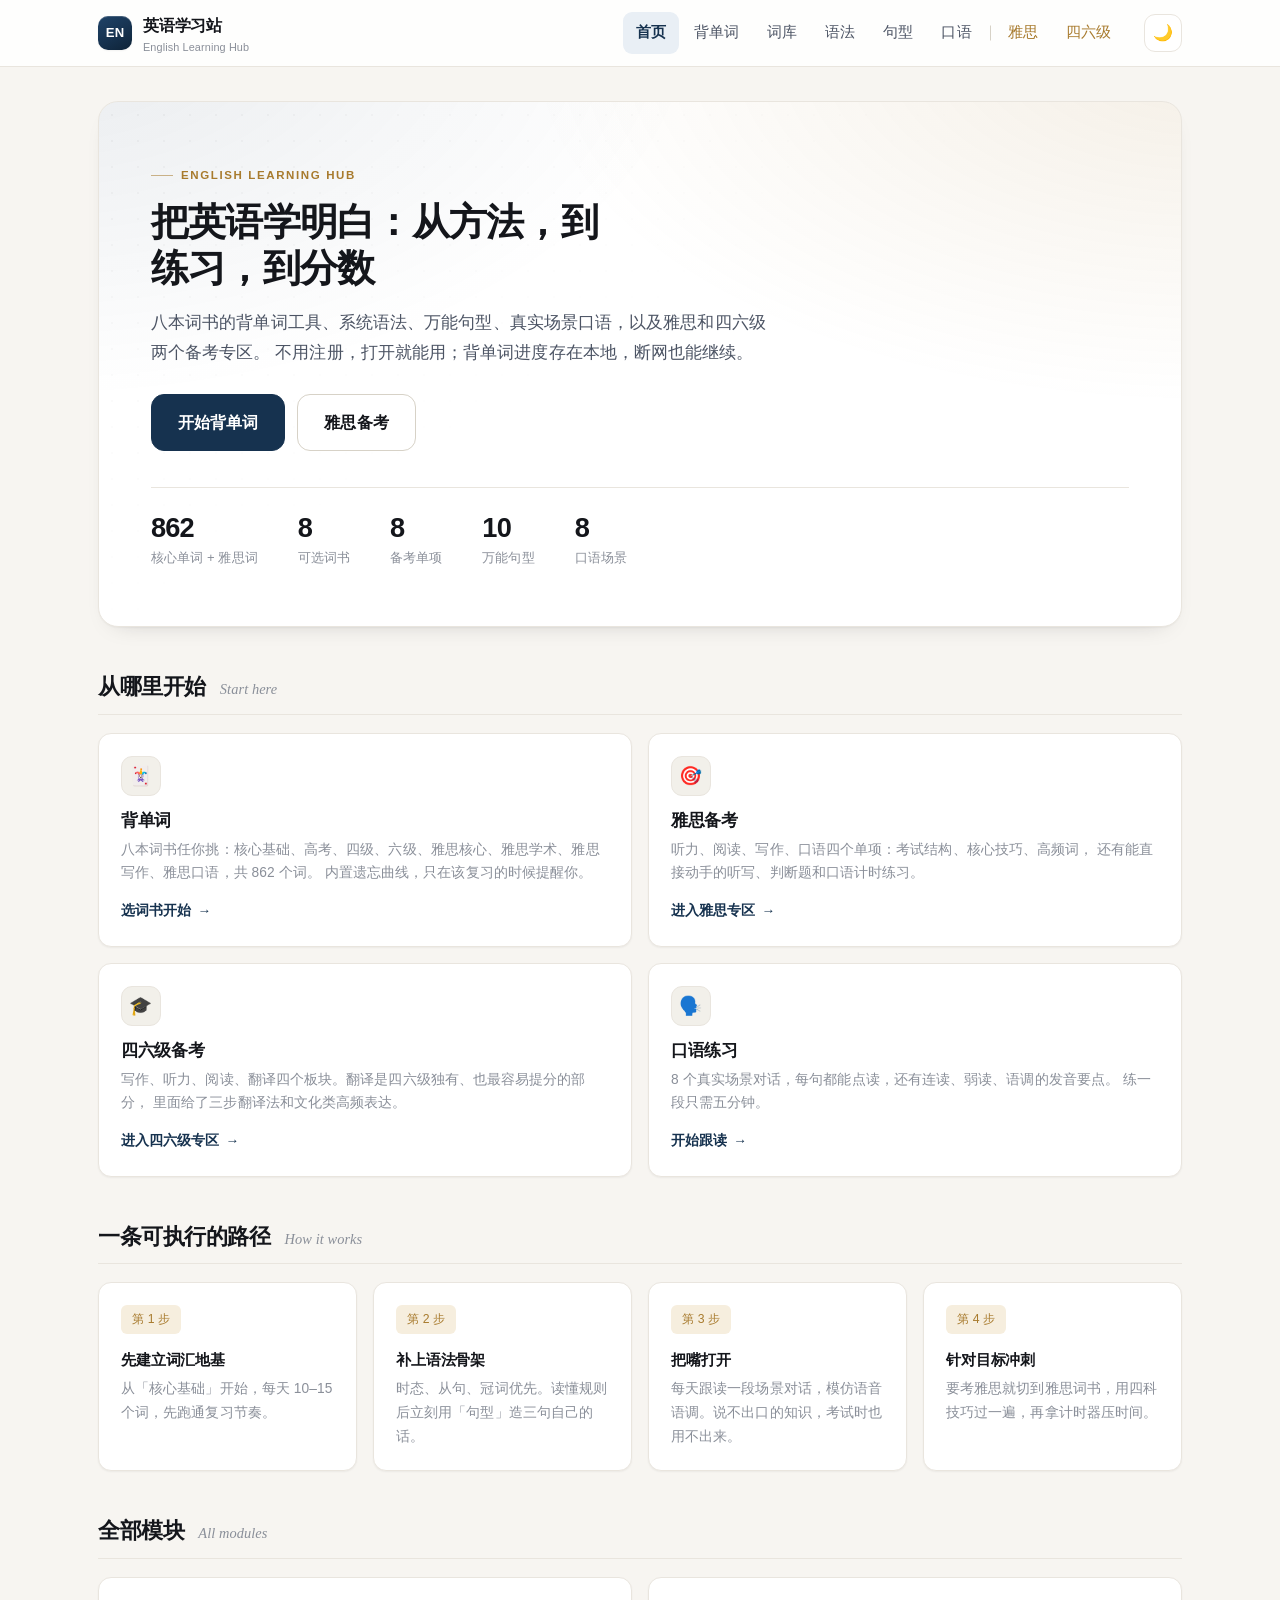
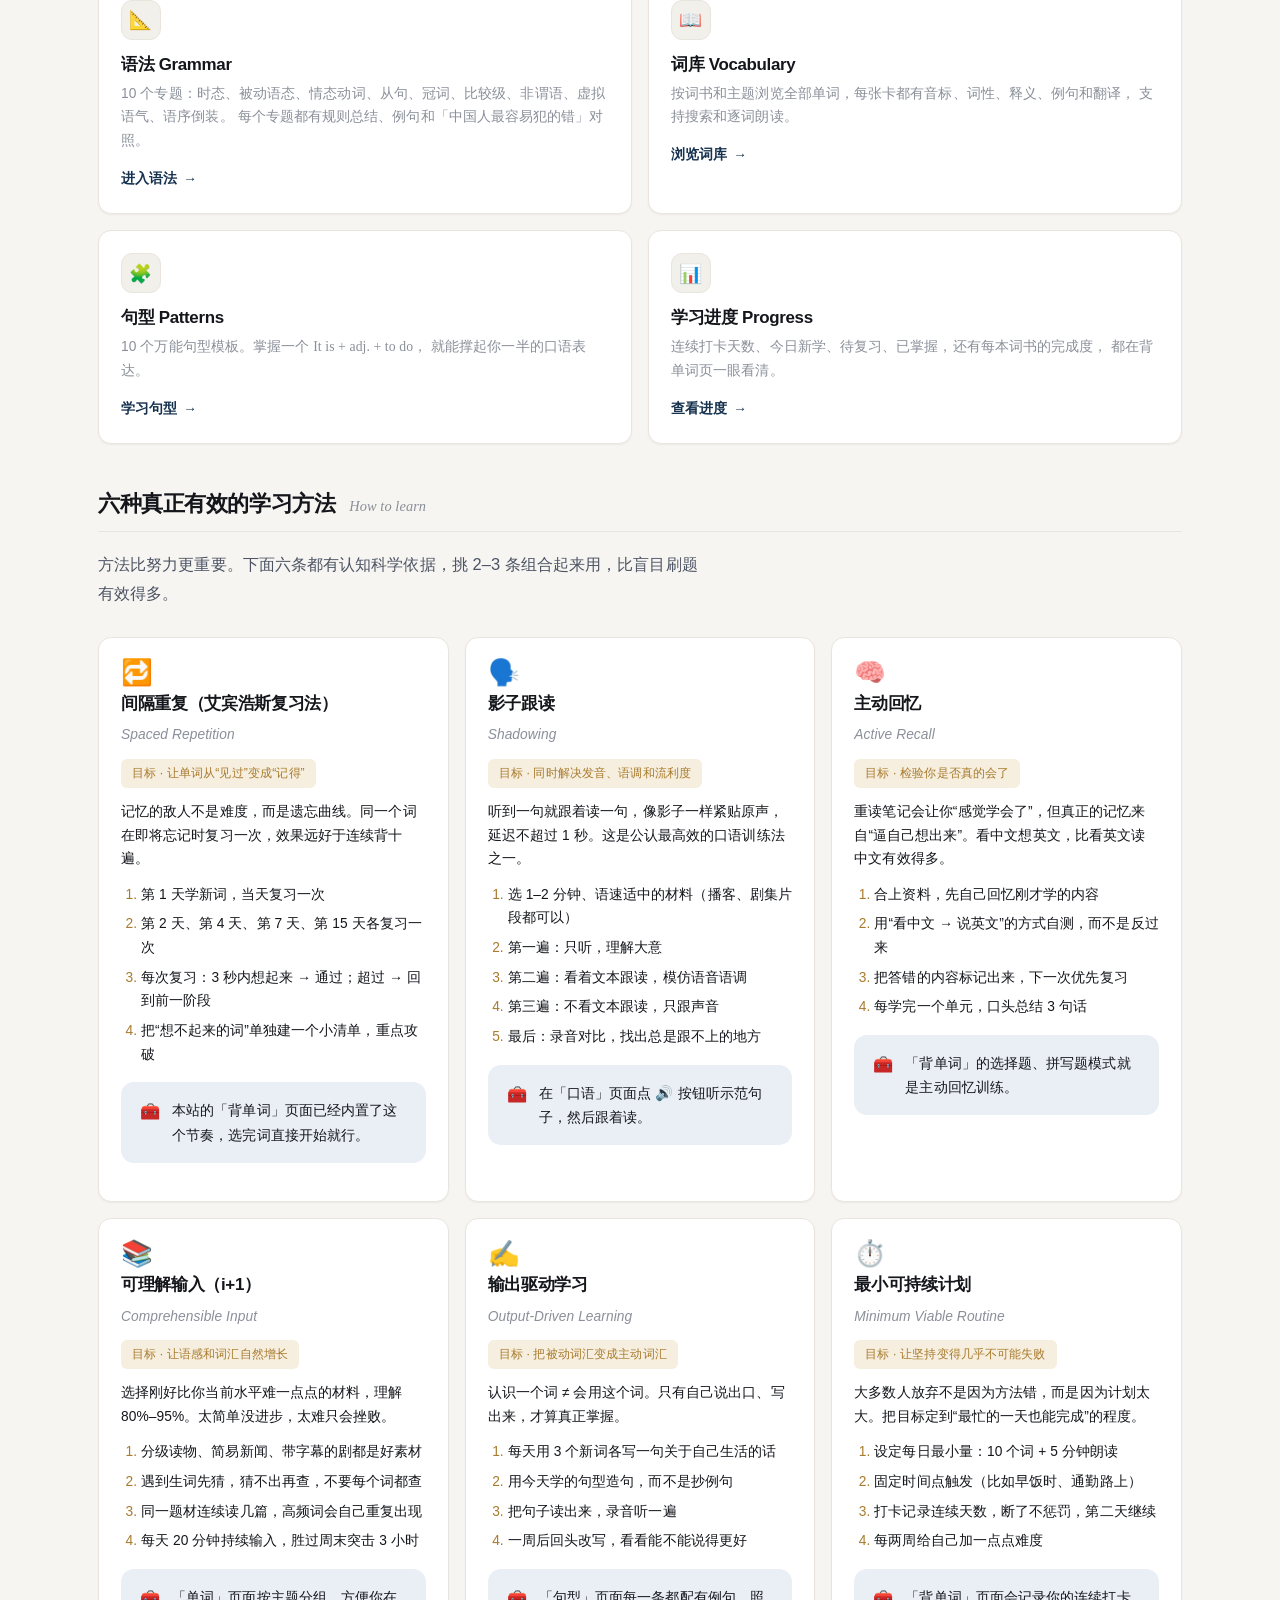
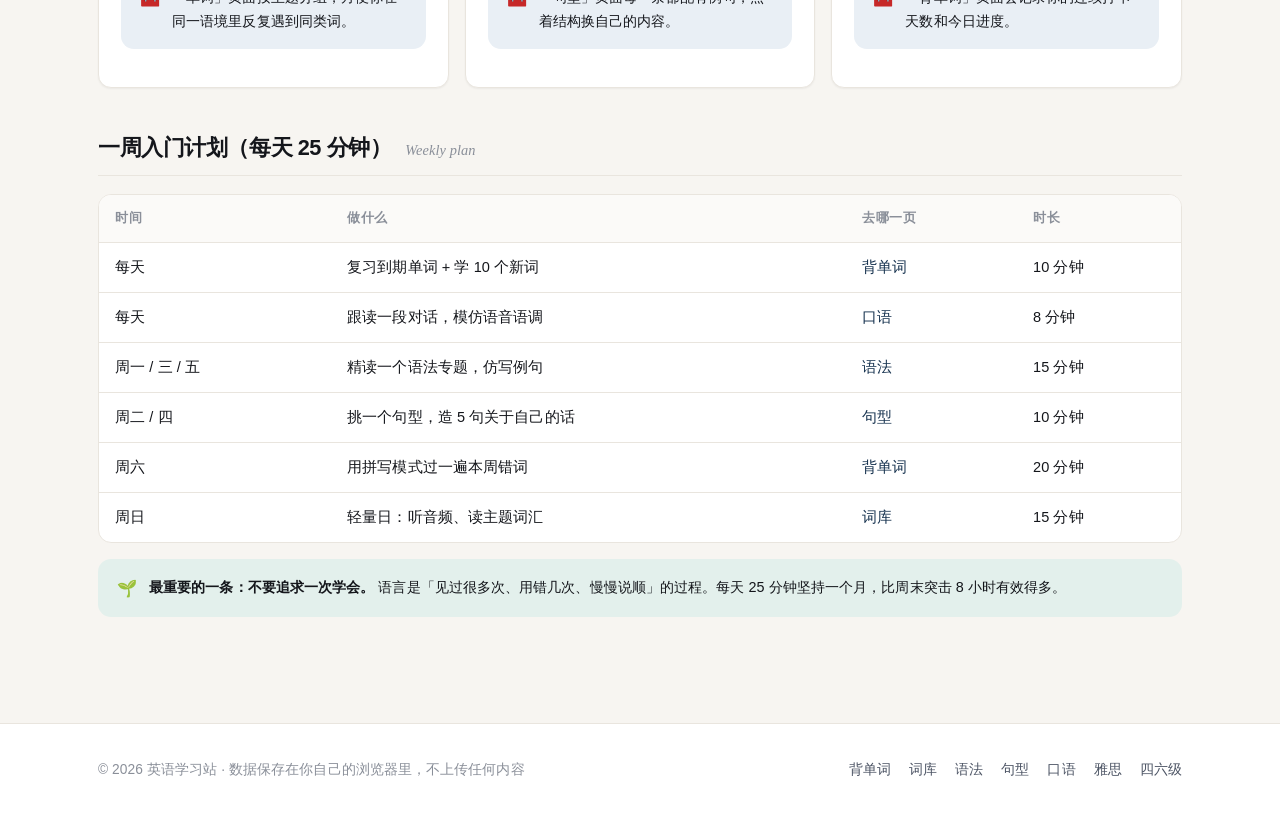
==== index.html @ 2f1bd8be "Deploy English learning site" ====
<!DOCTYPE html>
<html lang="zh-CN">
<head>
<meta charset="UTF-8">
<meta name="viewport" content="width=device-width, initial-scale=1, viewport-fit=cover">
<meta name="format-detection" content="telephone=no,email=no,address=no">
<meta name="theme-color" content="#16324F">
<meta name="apple-mobile-web-app-capable" content="yes">
<meta name="apple-mobile-web-app-title" content="英语学习站">
<link rel="manifest" href="manifest.webmanifest">
<link rel="apple-touch-icon" href="assets/icon-180.png">
<title>英语学习站 · 语法、词汇、口语与雅思备考</title>
<meta name="description" content="一个专注英语学习的网站：系统语法讲解、可选词书的背单词工具、万能句型、场景口语，以及雅思听说读写四科备考。">
<link rel="icon" href="data:image/svg+xml,%3Csvg xmlns='http://www.w3.org/2000/svg' viewBox='0 0 64 64'%3E%3Crect width='64' height='64' rx='14' fill='%2316324F'/%3E%3Ctext x='32' y='44' font-size='30' font-family='Arial' font-weight='bold' fill='white' text-anchor='middle'%3EEN%3C/text%3E%3C/svg%3E">
<link rel="stylesheet" href="assets/css/style.css">
</head>
<body data-page="home">

<header class="topbar" id="topbar">
  <div class="container topbar-inner">
    <a class="brand" href="index.html">
      <span class="brand-mark">EN</span>
      <span>英语学习站<small>English Learning Hub</small></span>
    </a>
    <nav class="nav" id="mainNav">
      <a href="index.html" class="active">首页</a>
      <a href="memorize.html">背单词</a>
      <a href="vocabulary.html">词库</a>
      <a href="grammar.html">语法</a>
      <a href="sentences.html">句型</a>
      <a href="speaking.html">口语</a>
      <a href="ielts.html" class="nav-ielts nav-exam-start">雅思</a>
      <a href="cet.html" class="nav-ielts">四六级</a>
    </nav>
    <button class="icon-btn nav-toggle" id="navToggle" aria-label="打开菜单" aria-expanded="false">☰</button>
    <button class="icon-btn" id="themeBtn" aria-label="切换主题">🌙</button>
  </div>
</header>

<main>
  <div class="container">

    <!-- ============ Hero ============ -->
    <section class="hero">
      <span class="eyebrow">English Learning Hub</span>
      <h1>把英语学明白：从方法，到练习，到分数</h1>
      <p class="lead">
        八本词书的背单词工具、系统语法、万能句型、真实场景口语，以及雅思和四六级两个备考专区。
        不用注册，打开就能用；背单词进度存在本地，断网也能继续。
      </p>
      <div class="hero-actions">
        <a class="btn btn-lg" href="memorize.html">开始背单词</a>
        <a class="btn btn-lg btn-ghost" href="ielts.html">雅思备考</a>
      </div>
      <div class="hero-stats">
        <div class="hero-stat"><b id="statWords">—</b><span>核心单词 + 雅思词</span></div>
        <div class="hero-stat"><b id="statBooks">—</b><span>可选词书</span></div>
        <div class="hero-stat"><b id="statExams">—</b><span>备考单项</span></div>
        <div class="hero-stat"><b id="statPatterns">—</b><span>万能句型</span></div>
        <div class="hero-stat"><b id="statScenes">—</b><span>口语场景</span></div>
      </div>
    </section>

    <!-- ============ 快速开始 ============ -->
    <div class="section-title">
      <h2>从哪里开始</h2>
      <span class="en">Start here</span>
    </div>

    <div class="grid grid-2">
      <a class="card module-card" href="memorize.html">
        <div class="mc-icon">🃏</div>
        <h3>背单词</h3>
        <p class="muted small mb-0">
          八本词书任你挑：核心基础、高考、四级、六级、雅思核心、雅思学术、雅思写作、雅思口语，共 862 个词。
          内置遗忘曲线，只在该复习的时候提醒你。
        </p>
        <span class="mc-go">选词书开始</span>
      </a>
      <a class="card module-card" href="ielts.html">
        <div class="mc-icon">🎯</div>
        <h3>雅思备考</h3>
        <p class="muted small mb-0">
          听力、阅读、写作、口语四个单项：考试结构、核心技巧、高频词，
          还有能直接动手的听写、判断题和口语计时练习。
        </p>
        <span class="mc-go">进入雅思专区</span>
      </a>
      <a class="card module-card" href="cet.html">
        <div class="mc-icon">🎓</div>
        <h3>四六级备考</h3>
        <p class="muted small mb-0">
          写作、听力、阅读、翻译四个板块。翻译是四六级独有、也最容易提分的部分，
          里面给了三步翻译法和文化类高频表达。
        </p>
        <span class="mc-go">进入四六级专区</span>
      </a>
      <a class="card module-card" href="speaking.html">
        <div class="mc-icon">🗣️</div>
        <h3>口语练习</h3>
        <p class="muted small mb-0">
          8 个真实场景对话，每句都能点读，还有连读、弱读、语调的发音要点。
          练一段只需五分钟。
        </p>
        <span class="mc-go">开始跟读</span>
      </a>
    </div>

    <!-- ============ 学习路径 ============ -->
    <div class="section-title">
      <h2>一条可执行的路径</h2>
      <span class="en">How it works</span>
    </div>

    <div class="grid grid-4">
      <div class="card">
        <div class="tag tag-brass mb-2">第 1 步</div>
        <h4>先建立词汇地基</h4>
        <p class="muted small mb-0">从「核心基础」开始，每天 10–15 个词，先跑通复习节奏。</p>
      </div>
      <div class="card">
        <div class="tag tag-brass mb-2">第 2 步</div>
        <h4>补上语法骨架</h4>
        <p class="muted small mb-0">时态、从句、冠词优先。读懂规则后立刻用「句型」造三句自己的话。</p>
      </div>
      <div class="card">
        <div class="tag tag-brass mb-2">第 3 步</div>
        <h4>把嘴打开</h4>
        <p class="muted small mb-0">每天跟读一段场景对话，模仿语音语调。说不出口的知识，考试时也用不出来。</p>
      </div>
      <div class="card">
        <div class="tag tag-brass mb-2">第 4 步</div>
        <h4>针对目标冲刺</h4>
        <p class="muted small mb-0">要考雅思就切到雅思词书，用四科技巧过一遍，再拿计时器压时间。</p>
      </div>
    </div>

    <!-- ============ 全部模块 ============ -->
    <div class="section-title">
      <h2>全部模块</h2>
      <span class="en">All modules</span>
    </div>

    <div class="grid grid-2">
      <a class="card module-card" href="grammar.html">
        <div class="mc-icon">📐</div>
        <h3>语法 Grammar</h3>
        <p class="muted small mb-0">
          10 个专题：时态、被动语态、情态动词、从句、冠词、比较级、非谓语、虚拟语气、语序倒装。
          每个专题都有规则总结、例句和「中国人最容易犯的错」对照。
        </p>
        <span class="mc-go">进入语法</span>
      </a>
      <a class="card module-card" href="vocabulary.html">
        <div class="mc-icon">📖</div>
        <h3>词库 Vocabulary</h3>
        <p class="muted small mb-0">
          按词书和主题浏览全部单词，每张卡都有音标、词性、释义、例句和翻译，
          支持搜索和逐词朗读。
        </p>
        <span class="mc-go">浏览词库</span>
      </a>
      <a class="card module-card" href="sentences.html">
        <div class="mc-icon">🧩</div>
        <h3>句型 Patterns</h3>
        <p class="muted small mb-0">
          10 个万能句型模板。掌握一个 <span class="en">It is + adj. + to do</span>，
          就能撑起你一半的口语表达。
        </p>
        <span class="mc-go">学习句型</span>
      </a>
      <a class="card module-card" href="memorize.html">
        <div class="mc-icon">📊</div>
        <h3>学习进度 Progress</h3>
        <p class="muted small mb-0">
          连续打卡天数、今日新学、待复习、已掌握，还有每本词书的完成度，
          都在背单词页一眼看清。
        </p>
        <span class="mc-go">查看进度</span>
      </a>
    </div>

    <!-- ============ 学习方法 ============ -->
    <div class="section-title" id="methods">
      <h2>六种真正有效的学习方法</h2>
      <span class="en">How to learn</span>
    </div>
    <p class="lead mb-3">
      方法比努力更重要。下面六条都有认知科学依据，挑 2–3 条组合起来用，比盲目刷题有效得多。
    </p>
    <div class="grid grid-3" id="methodList"></div>

    <!-- ============ 一周计划 ============ -->
    <div class="section-title">
      <h2>一周入门计划（每天 25 分钟）</h2>
      <span class="en">Weekly plan</span>
    </div>
    <div class="table-wrap">
      <table>
        <thead>
          <tr><th>时间</th><th>做什么</th><th>去哪一页</th><th>时长</th></tr>
        </thead>
        <tbody>
          <tr><td>每天</td><td>复习到期单词 + 学 10 个新词</td><td><a href="memorize.html">背单词</a></td><td>10 分钟</td></tr>
          <tr><td>每天</td><td>跟读一段对话，模仿语音语调</td><td><a href="speaking.html">口语</a></td><td>8 分钟</td></tr>
          <tr><td>周一 / 三 / 五</td><td>精读一个语法专题，仿写例句</td><td><a href="grammar.html">语法</a></td><td>15 分钟</td></tr>
          <tr><td>周二 / 四</td><td>挑一个句型，造 5 句关于自己的话</td><td><a href="sentences.html">句型</a></td><td>10 分钟</td></tr>
          <tr><td>周六</td><td>用拼写模式过一遍本周错词</td><td><a href="memorize.html">背单词</a></td><td>20 分钟</td></tr>
          <tr><td>周日</td><td>轻量日：听音频、读主题词汇</td><td><a href="vocabulary.html">词库</a></td><td>15 分钟</td></tr>
        </tbody>
      </table>
    </div>

    <div class="notice notice-ok mt-3">
      <span class="ico">🌱</span>
      <span><b>最重要的一条：不要追求一次学会。</b>
      语言是「见过很多次、用错几次、慢慢说顺」的过程。每天 25 分钟坚持一个月，比周末突击 8 小时有效得多。</span>
    </div>

  </div>
</main>

<footer>
  <div class="container footer-inner">
    <div>© 2026 英语学习站 · 数据保存在你自己的浏览器里，不上传任何内容</div>
    <div class="footer-links">
      <a href="memorize.html">背单词</a>
      <a href="vocabulary.html">词库</a>
      <a href="grammar.html">语法</a>
      <a href="sentences.html">句型</a>
      <a href="speaking.html">口语</a>
      <a href="ielts.html">雅思</a>
      <a href="cet.html">四六级</a>
    </div>
  </div>
</footer>

<script src="assets/js/data.js"></script>
<script src="assets/js/app.js"></script>
</body>
</html>
---- assets/css/style.css ----
/* ==========================================================================
   EnglishHub · 英语学习站
   设计系统 v2 — 「墨与铜」：纸感底色 + 深墨蓝主色 + 黄铜点缀
   ========================================================================== */

/* --------------------------------------------------------------------------
   1 · 设计令牌
   -------------------------------------------------------------------------- */
:root {
  color-scheme: light;

  /* 底色：带一点暖调的纸感，而不是纯白 / 纯灰 */
  --bg:        #F7F5F1;
  --bg-2:      #EFECE5;
  --surface:   #FFFFFF;
  --surface-2: #FBFAF8;
  --surface-3: #F2F0EA;

  /* 文字 */
  --ink:       #14161B;
  --text:      #14161B;
  --text-soft: #4C5464;
  --muted:     #8A8F99;

  /* 分隔线：极细、低对比，靠留白分区而不是靠框线 */
  --line:        #E9E5DE;
  --line-strong: #D7D2C7;

  /* 主色：深墨蓝。点缀色：黄铜 */
  --primary:      #16324F;
  --primary-hi:   #1F4368;
  --primary-soft: #E9EFF5;
  --on-primary:   #FFFFFF;

  --brass:       #A87B2E;
  --brass-soft:  #F6EEDE;
  --good:        #16705A;
  --good-soft:   #E3F0EC;
  --warn:        #96690F;
  --warn-soft:   #F9F0DB;
  --danger:      #A62E28;
  --danger-soft: #F8E9E7;

  /* 圆角：整体偏小，显得克制 */
  --r-xs: 6px;
  --r-sm: 9px;
  --r:    13px;
  --r-lg: 20px;
  --r-pill: 999px;

  /* 阴影：非常轻，靠层次而不是靠黑影 */
  --shadow-1: 0 1px 2px rgba(20, 22, 27, .05);
  --shadow-2: 0 1px 2px rgba(20, 22, 27, .04), 0 10px 26px -18px rgba(20, 22, 27, .28);
  --shadow-3: 0 2px 6px rgba(20, 22, 27, .05), 0 28px 56px -28px rgba(20, 22, 27, .34);

  /* 动效 */
  --ease: cubic-bezier(.22, .61, .36, 1);
  --dur:  .22s;
  --dur-slow: .42s;

  /* 字体 */
  --font-sans: "Segoe UI Variable Text", "Segoe UI", -apple-system, BlinkMacSystemFont,
               "PingFang SC", "Hiragino Sans GB", "Microsoft YaHei", "Noto Sans SC", sans-serif;
  --font-display: "Segoe UI Variable Display", "Segoe UI", -apple-system, BlinkMacSystemFont,
               "PingFang SC", "Microsoft YaHei", sans-serif;
  --font-serif: "Iowan Old Style", "Palatino Linotype", Palatino, Georgia, "Songti SC", serif;
  --font-mono: ui-monospace, "SFMono-Regular", "Cascadia Mono", Consolas, monospace;

  --maxw: 1140px;
}

[data-theme="dark"] {
  color-scheme: dark;

  --bg:        #101216;
  --bg-2:      #14171C;
  --surface:   #181B21;
  --surface-2: #1D2129;
  --surface-3: #232832;

  --ink:       #EDEFF3;
  --text:      #EDEFF3;
  --text-soft: #AEB6C4;
  --muted:     #828A98;

  --line:        #272C35;
  --line-strong: #39404C;

  --primary:      #9CBEE2;
  --primary-hi:   #B6D0EC;
  --primary-soft: #1A2330;
  --on-primary:   #101216;

  --brass:       #D6AC63;
  --brass-soft:  #2A2317;
  --good:        #4DBE9A;
  --good-soft:   #14261F;
  --warn:        #D6AC63;
  --warn-soft:   #2A2317;
  --danger:      #E8827A;
  --danger-soft: #2C1A1A;

  --shadow-1: 0 1px 2px rgba(0, 0, 0, .5);
  --shadow-2: 0 1px 2px rgba(0, 0, 0, .45), 0 12px 30px -20px rgba(0, 0, 0, .9);
  --shadow-3: 0 2px 8px rgba(0, 0, 0, .5), 0 30px 60px -30px rgba(0, 0, 0, 1);
}

/* --------------------------------------------------------------------------
   2 · 基础
   -------------------------------------------------------------------------- */
* { box-sizing: border-box; }

html {
  scroll-behavior: smooth;
  -webkit-text-size-adjust: 100%;
  text-size-adjust: 100%;
}

body {
  margin: 0;
  font-family: var(--font-sans);
  font-size: 15.5px;
  line-height: 1.72;
  background: var(--bg);
  color: var(--text);
  letter-spacing: .005em;
  -webkit-font-smoothing: antialiased;
  -moz-osx-font-smoothing: grayscale;
  -webkit-tap-highlight-color: transparent;
  overflow-x: hidden;
  transition: background var(--dur) var(--ease), color var(--dur) var(--ease);
}

a { color: var(--primary); text-decoration: none; }
a:hover { text-decoration: underline; text-underline-offset: 3px; }

img { max-width: 100%; display: block; }

button, input, select, textarea { font: inherit; color: inherit; }

:focus-visible {
  outline: 2px solid var(--brass);
  outline-offset: 2px;
  border-radius: var(--r-xs);
}

.en { font-family: var(--font-serif); }
.mono { font-family: var(--font-mono); }
.muted { color: var(--muted); }
.small { font-size: .86rem; }
.center { text-align: center; }
.hide { display: none !important; }
.spacer { flex: 1; }

/* --------------------------------------------------------------------------
   3 · 排版
   -------------------------------------------------------------------------- */
h1, h2, h3, h4 {
  font-family: var(--font-display);
  color: var(--ink);
  letter-spacing: -.02em;
  line-height: 1.28;
  margin: 0 0 .5em;
  font-weight: 600;
}

h1 { font-size: clamp(1.75rem, 1.25rem + 1.7vw, 2.4rem); line-height: 1.2; }
h2 { font-size: 1.36rem; }
h3 { font-size: 1.06rem; }
h4 { font-size: .95rem; letter-spacing: -.01em; }

p { margin: 0 0 .85em; }
p:last-child { margin-bottom: 0; }

.lead {
  font-size: 1.03rem;
  line-height: 1.78;
  color: var(--text-soft);
  max-width: 66ch;
}

.eyebrow {
  display: inline-flex;
  align-items: center;
  gap: 8px;
  font-size: .72rem;
  font-weight: 600;
  letter-spacing: .14em;
  text-transform: uppercase;
  color: var(--brass);
  margin-bottom: 14px;
}
.eyebrow::before {
  content: "";
  width: 22px;
  height: 1px;
  background: currentColor;
  opacity: .55;
}

/* --------------------------------------------------------------------------
   4 · 布局
   -------------------------------------------------------------------------- */
.container {
  width: 100%;
  max-width: var(--maxw);
  margin: 0 auto;
  padding: 0 28px;
}

main { padding: 34px 0 90px; }

.page-head { margin-bottom: 30px; max-width: 76ch; }

.section-title {
  display: flex;
  align-items: baseline;
  gap: 14px;
  flex-wrap: wrap;
  margin: 46px 0 18px;
  padding-bottom: 12px;
  border-bottom: 1px solid var(--line);
}
.section-title h2 { margin: 0; }
.section-title .en {
  font-size: .9rem;
  color: var(--muted);
  font-style: italic;
}

.grid { display: grid; gap: 16px; }
.grid-2 { grid-template-columns: repeat(2, minmax(0, 1fr)); }
.grid-3 { grid-template-columns: repeat(3, minmax(0, 1fr)); }
.grid-4 { grid-template-columns: repeat(4, minmax(0, 1fr)); }

.row { display: flex; gap: 12px; flex-wrap: wrap; align-items: center; }
.row.between { justify-content: space-between; }

.mt-0 { margin-top: 0; }  .mt-1 { margin-top: 8px; }
.mt-2 { margin-top: 16px; } .mt-3 { margin-top: 28px; }
.mb-0 { margin-bottom: 0; } .mb-2 { margin-bottom: 16px; }
.mb-3 { margin-bottom: 28px; }

/* --------------------------------------------------------------------------
   5 · 顶栏与导航
   -------------------------------------------------------------------------- */
.topbar {
  position: sticky;
  top: 0;
  z-index: 60;
  background: color-mix(in srgb, var(--surface) 86%, transparent);
  backdrop-filter: saturate(160%) blur(16px);
  -webkit-backdrop-filter: saturate(160%) blur(16px);
  border-bottom: 1px solid var(--line);
}

.topbar-inner {
  display: flex;
  align-items: center;
  gap: 20px;
  height: 66px;
}

.brand {
  display: flex;
  align-items: center;
  gap: 11px;
  font-family: var(--font-display);
  font-weight: 600;
  font-size: 1rem;
  color: var(--ink);
  letter-spacing: -.015em;
  white-space: nowrap;
}
.brand:hover { text-decoration: none; }

.brand-mark {
  width: 34px;
  height: 34px;
  border-radius: 10px;
  display: grid;
  place-items: center;
  font-size: .82rem;
  font-weight: 700;
  letter-spacing: .01em;
  color: #fff;
  background: linear-gradient(150deg, #1F4368, #16324F 55%, #0E2337);
  box-shadow: inset 0 1px 0 rgba(255,255,255,.18), var(--shadow-1);
}
[data-theme="dark"] .brand-mark {
  background: linear-gradient(150deg, #C9A25F, #A87B2E 60%, #7E5A1F);
  color: #14161B;
}

.brand small {
  display: block;
  font-family: var(--font-sans);
  font-size: .68rem;
  font-weight: 400;
  color: var(--muted);
  letter-spacing: .01em;
  line-height: 1.3;
}

.nav {
  display: flex;
  align-items: center;
  gap: 2px;
  margin-left: auto;
  flex-wrap: wrap;
}

.nav a {
  position: relative;
  padding: 8px 13px;
  border-radius: var(--r-sm);
  color: var(--text-soft);
  font-size: .915rem;
  font-weight: 500;
  white-space: nowrap;
  transition: color var(--dur) var(--ease), background var(--dur) var(--ease);
}
.nav a:hover {
  color: var(--ink);
  background: var(--surface-3);
  text-decoration: none;
}
.nav a.active {
  color: var(--primary);
  font-weight: 600;
  background: var(--primary-soft);
}
/* 雅思入口用黄铜色区分；不加装饰性圆点，窄屏上会像渲染瑕疵 */
.nav a.nav-ielts:not(.active) { color: var(--brass); }
.nav a.nav-ielts:not(.active):hover { color: var(--brass); background: var(--brass-soft); }

/* 备考类入口与前面隔开一点点 */
.nav a.nav-exam-start { margin-left: 8px; }
.nav a.nav-exam-start::before {
  content: "";
  position: absolute;
  left: -5px;
  top: 50%;
  width: 1px;
  height: 15px;
  transform: translateY(-50%);
  background: var(--line-strong);
}

.icon-btn {
  width: 38px;
  height: 38px;
  flex: 0 0 auto;
  border-radius: 11px;
  border: 1px solid var(--line);
  background: var(--surface);
  color: var(--text-soft);
  font-size: 1rem;
  cursor: pointer;
  display: grid;
  place-items: center;
  transition: background var(--dur) var(--ease), color var(--dur) var(--ease),
              border-color var(--dur) var(--ease), transform var(--dur) var(--ease);
}
.icon-btn:hover {
  background: var(--surface-3);
  color: var(--ink);
  border-color: var(--line-strong);
}
.icon-btn:active { transform: scale(.94); }

.nav-toggle { display: none; }

/* --------------------------------------------------------------------------
   6 · 按钮
   -------------------------------------------------------------------------- */
.btn {
  display: inline-flex;
  align-items: center;
  justify-content: center;
  gap: 8px;
  padding: 11px 20px;
  border-radius: var(--r-sm);
  border: 1px solid var(--primary);
  background: var(--primary);
  color: var(--on-primary);
  font-family: var(--font-sans);
  font-size: .93rem;
  font-weight: 600;
  letter-spacing: .005em;
  cursor: pointer;
  white-space: nowrap;
  transition: background var(--dur) var(--ease), border-color var(--dur) var(--ease),
              transform var(--dur) var(--ease), box-shadow var(--dur) var(--ease),
              color var(--dur) var(--ease);
}
.btn:hover {
  background: var(--primary-hi);
  border-color: var(--primary-hi);
  text-decoration: none;
  box-shadow: var(--shadow-2);
  transform: translateY(-1px);
}
.btn:active { transform: translateY(0) scale(.985); box-shadow: var(--shadow-1); }

.btn-ghost {
  background: var(--surface);
  color: var(--text);
  border-color: var(--line-strong);
}
.btn-ghost:hover {
  background: var(--surface-3);
  color: var(--ink);
  border-color: var(--line-strong);
}

.btn-soft {
  background: var(--primary-soft);
  color: var(--primary);
  border-color: transparent;
}
.btn-soft:hover {
  background: var(--primary-soft);
  border-color: var(--primary);
  color: var(--primary);
}

.btn-brass {
  background: var(--brass);
  border-color: var(--brass);
  color: #fff;
}
[data-theme="dark"] .btn-brass { color: #14161B; }
.btn-brass:hover { background: var(--brass); border-color: var(--brass); filter: brightness(1.06); }

.btn-ok { background: var(--good); border-color: var(--good); color: #fff; }
.btn-ok:hover { background: var(--good); border-color: var(--good); filter: brightness(1.07); }

.btn-danger { background: var(--danger); border-color: var(--danger); color: #fff; }
.btn-danger:hover { background: var(--danger); border-color: var(--danger); filter: brightness(1.07); }

.btn-sm { padding: 7px 13px; font-size: .84rem; border-radius: var(--r-xs); font-weight: 500; }
.btn-lg { padding: 14px 26px; font-size: 1rem; border-radius: var(--r); }
.btn:disabled { opacity: .45; cursor: not-allowed; transform: none; box-shadow: none; }

/* 发音按钮 */
.speak-btn {
  width: 30px;
  height: 30px;
  flex: 0 0 auto;
  display: inline-grid;
  place-items: center;
  border-radius: var(--r-pill);
  border: 1px solid var(--line-strong);
  background: var(--surface);
  color: var(--brass);
  font-size: .8rem;
  line-height: 1;
  cursor: pointer;
  transition: background var(--dur) var(--ease), transform var(--dur) var(--ease),
              border-color var(--dur) var(--ease), color var(--dur) var(--ease);
}
.speak-btn:hover { background: var(--brass-soft); border-color: var(--brass); transform: scale(1.06); }
.speak-btn.speaking { background: var(--brass); border-color: var(--brass); color: #fff; }

/* --------------------------------------------------------------------------
   7 · 标签 / 筛选 / 分段控件
   -------------------------------------------------------------------------- */
.tags { display: flex; flex-wrap: wrap; gap: 7px; }

.tag {
  display: inline-flex;
  align-items: center;
  gap: 5px;
  font-size: .765rem;
  font-weight: 500;
  letter-spacing: .01em;
  padding: 3px 10px;
  border-radius: var(--r-xs);
  background: var(--surface-3);
  color: var(--text-soft);
  border: 1px solid var(--line);
  white-space: nowrap;
}
.tag-primary { background: var(--primary-soft); color: var(--primary); border-color: transparent; }
.tag-brass   { background: var(--brass-soft); color: var(--brass); border-color: transparent; }
.tag-good    { background: var(--good-soft); color: var(--good); border-color: transparent; }
.tag-warn    { background: var(--warn-soft); color: var(--warn); border-color: transparent; }
.tag-danger  { background: var(--danger-soft); color: var(--danger); border-color: transparent; }

.chips { display: flex; flex-wrap: wrap; gap: 8px; margin-bottom: 22px; }

.chip {
  padding: 8px 15px;
  border-radius: var(--r-pill);
  border: 1px solid var(--line-strong);
  background: var(--surface);
  color: var(--text-soft);
  font-size: .87rem;
  font-weight: 500;
  cursor: pointer;
  transition: all var(--dur) var(--ease);
}
.chip:hover { border-color: var(--primary); color: var(--primary); transform: translateY(-1px); }
.chip.active {
  background: var(--primary);
  border-color: var(--primary);
  color: var(--on-primary);
  box-shadow: var(--shadow-1);
}

/* 分段控件：页面内切换分区的主力 */
.tabs {
  display: inline-flex;
  gap: 3px;
  padding: 4px;
  background: var(--surface-3);
  border: 1px solid var(--line);
  border-radius: var(--r-pill);
  max-width: 100%;
  overflow-x: auto;
  scrollbar-width: none;
}
.tabs::-webkit-scrollbar { display: none; }

.tab {
  padding: 9px 17px;
  border: 0;
  border-radius: var(--r-pill);
  background: transparent;
  color: var(--text-soft);
  font-size: .9rem;
  font-weight: 500;
  white-space: nowrap;
  cursor: pointer;
  transition: background var(--dur) var(--ease), color var(--dur) var(--ease),
              box-shadow var(--dur) var(--ease);
}
.tab:hover { color: var(--ink); }
.tab.active {
  background: var(--surface);
  color: var(--ink);
  font-weight: 600;
  box-shadow: var(--shadow-1);
}

.tab-bar {
  display: flex;
  align-items: center;
  gap: 14px;
  flex-wrap: wrap;
  margin-bottom: 24px;
}

.tab-panel { animation: fadeUp .34s var(--ease) both; }

/* --------------------------------------------------------------------------
   8 · 卡片
   -------------------------------------------------------------------------- */
.card {
  background: var(--surface);
  border: 1px solid var(--line);
  border-radius: var(--r);
  padding: 22px;
  box-shadow: var(--shadow-1);
  transition: border-color var(--dur) var(--ease), box-shadow var(--dur) var(--ease),
              transform var(--dur) var(--ease);
}
.card.flat { box-shadow: none; }
.card-pad-lg { padding: 30px; }

a.card:hover, .card.hoverable:hover {
  border-color: var(--line-strong);
  box-shadow: var(--shadow-2);
  transform: translateY(-2px);
  text-decoration: none;
}

/* 模块卡 */
.module-card {
  position: relative;
  display: block;
  color: inherit;
  overflow: hidden;
}
.module-card .mc-icon {
  width: 40px;
  height: 40px;
  border-radius: 11px;
  display: grid;
  place-items: center;
  font-size: 1.15rem;
  background: var(--surface-3);
  border: 1px solid var(--line);
  margin-bottom: 14px;
  transition: background var(--dur) var(--ease), border-color var(--dur) var(--ease);
}
.module-card:hover .mc-icon { background: var(--primary-soft); border-color: transparent; }
.module-card h3 { margin-bottom: 6px; }
.module-card .mc-go {
  display: inline-flex;
  align-items: center;
  gap: 6px;
  margin-top: 14px;
  font-size: .85rem;
  font-weight: 600;
  color: var(--primary);
}
.module-card .mc-go::after {
  content: "→";
  transition: transform var(--dur) var(--ease);
}
.module-card:hover .mc-go::after { transform: translateX(4px); }

/* --------------------------------------------------------------------------
   9 · Hero
   -------------------------------------------------------------------------- */
.hero {
  position: relative;
  overflow: hidden;
  border: 1px solid var(--line);
  border-radius: var(--r-lg);
  padding: 56px 52px;
  margin-bottom: 34px;
  box-shadow: var(--shadow-2);
  background:
    radial-gradient(120% 130% at 102% -10%, rgba(168,123,46,.12), transparent 52%),
    radial-gradient(110% 130% at -6% -16%, rgba(22,50,79,.10), transparent 56%),
    var(--surface);
}
[data-theme="dark"] .hero {
  background:
    radial-gradient(120% 130% at 102% -10%, rgba(214,172,99,.10), transparent 52%),
    radial-gradient(110% 130% at -6% -16%, rgba(156,190,226,.10), transparent 56%),
    var(--surface);
}
.hero::after {
  content: "";
  position: absolute;
  inset: 0;
  background-image: radial-gradient(currentColor .8px, transparent .8px);
  background-size: 26px 26px;
  color: var(--ink);
  opacity: .032;
  -webkit-mask-image: linear-gradient(150deg, #000, transparent 52%);
  mask-image: linear-gradient(150deg, #000, transparent 52%);
  pointer-events: none;
}
.hero > * { position: relative; z-index: 1; }
.hero h1 { max-width: 22ch; margin-bottom: 16px; }
.hero .lead { font-size: 1.06rem; }

.hero-actions { display: flex; gap: 12px; flex-wrap: wrap; margin-top: 26px; }

.hero-stats {
  display: flex;
  gap: 40px;
  flex-wrap: wrap;
  margin-top: 36px;
  padding-top: 24px;
  border-top: 1px solid var(--line);
}
.hero-stat b {
  display: block;
  font-family: var(--font-display);
  font-size: 1.7rem;
  font-weight: 600;
  letter-spacing: -.03em;
  line-height: 1.15;
  color: var(--ink);
  font-variant-numeric: tabular-nums;
}
.hero-stat span { font-size: .82rem; color: var(--muted); }

/* --------------------------------------------------------------------------
   10 · 提示条
   -------------------------------------------------------------------------- */
.notice {
  display: flex;
  gap: 12px;
  padding: 15px 18px;
  border-radius: var(--r);
  border: 1px solid var(--line);
  background: var(--surface-2);
  font-size: .9rem;
  line-height: 1.68;
  margin: 16px 0;
}
.notice .ico { font-size: 1.02rem; line-height: 1.6; flex: 0 0 auto; }
.notice-info { background: var(--primary-soft); border-color: transparent; }
.notice-brass { background: var(--brass-soft); border-color: transparent; }
.notice-warn { background: var(--warn-soft); border-color: transparent; }
.notice-ok { background: var(--good-soft); border-color: transparent; }
.notice-danger { background: var(--danger-soft); border-color: transparent; }

/* --------------------------------------------------------------------------
   11 · 手风琴（丝滑展开）
   -------------------------------------------------------------------------- */
.accordion {
  border: 1px solid var(--line);
  border-radius: var(--r);
  overflow: hidden;
  background: var(--surface);
  box-shadow: var(--shadow-1);
}

.acc-item + .acc-item { border-top: 1px solid var(--line); }

.acc-head {
  width: 100%;
  display: flex;
  align-items: center;
  gap: 14px;
  padding: 17px 22px;
  background: none;
  border: 0;
  font-family: var(--font-sans);
  font-size: 1rem;
  font-weight: 600;
  letter-spacing: -.01em;
  color: var(--ink);
  text-align: left;
  cursor: pointer;
  transition: background var(--dur) var(--ease), color var(--dur) var(--ease);
}
.acc-head:hover { background: var(--surface-2); }

.acc-head .acc-en {
  font-family: var(--font-serif);
  font-weight: 400;
  font-style: italic;
  color: var(--muted);
  font-size: .88rem;
}

.acc-head .acc-caret {
  margin-left: auto;
  width: 22px;
  height: 22px;
  display: grid;
  place-items: center;
  border-radius: 50%;
  color: var(--muted);
  font-size: .62rem;
  background: var(--surface-3);
  transition: transform var(--dur-slow) var(--ease), background var(--dur) var(--ease),
              color var(--dur) var(--ease);
}
.acc-item.open .acc-caret {
  transform: rotate(90deg);
  background: var(--primary);
  color: var(--on-primary);
}

.acc-body {
  display: grid;
  grid-template-rows: 0fr;
  transition: grid-template-rows var(--dur-slow) var(--ease);
}
.acc-item.open .acc-body { grid-template-rows: 1fr; }

.acc-inner {
  overflow: hidden;
  min-height: 0;
}
.acc-inner > .acc-pad {
  padding: 4px 22px 24px;
  border-top: 1px solid var(--line);
  background: var(--surface-2);
}
.acc-item.open .acc-inner > .acc-pad {
  animation: fadeUp .38s var(--ease) both;
}

/* --------------------------------------------------------------------------
   12 · 例句 / 规则 / 表格
   -------------------------------------------------------------------------- */
.ex {
  position: relative;
  padding: 12px 16px;
  border-radius: 0 var(--r-sm) var(--r-sm) 0;
  border-left: 2px solid var(--primary);
  background: var(--surface-3);
  margin: 10px 0;
}
.ex .en { display: block; font-size: 1rem; color: var(--ink); }
.ex .zh { display: block; color: var(--muted); font-size: .86rem; margin-top: 2px; }
.ex .note { display: block; color: var(--brass); font-size: .82rem; margin-top: 7px; }
.ex.is-wrong { border-left-color: var(--danger); }
.ex.is-right { border-left-color: var(--good); }

.rule {
  background: var(--primary-soft);
  border-radius: var(--r-sm);
  padding: 14px 18px;
  margin: 14px 0;
  font-size: .92rem;
}
.rule b { color: var(--primary); font-weight: 600; }

.plain-list { margin: 10px 0 14px; padding-left: 20px; }
.plain-list li { margin: 6px 0; }
.plain-list li::marker { color: var(--brass); }

.wrong { color: var(--danger); }
.right { color: var(--good); }
.hl { background: var(--brass-soft); border-radius: 4px; padding: 0 4px; }

.table-wrap {
  overflow-x: auto;
  border: 1px solid var(--line);
  border-radius: var(--r);
  background: var(--surface);
}
table { border-collapse: collapse; width: 100%; font-size: .91rem; }
th, td { padding: 12px 16px; text-align: left; border-bottom: 1px solid var(--line); vertical-align: top; }
th {
  background: var(--surface-2);
  font-weight: 600;
  font-size: .82rem;
  color: var(--muted);
  letter-spacing: .04em;
  text-transform: uppercase;
  white-space: nowrap;
}
tr:last-child td { border-bottom: 0; }
tbody tr { transition: background var(--dur) var(--ease); }
tbody tr:hover { background: var(--surface-2); }

/* --------------------------------------------------------------------------
   13 · 搜索框
   -------------------------------------------------------------------------- */
.search-wrap { position: relative; max-width: 440px; margin-bottom: 18px; }
.search-wrap input {
  width: 100%;
  padding: 12px 16px 12px 42px;
  border-radius: var(--r-sm);
  border: 1px solid var(--line-strong);
  background: var(--surface);
  font-size: .95rem;
  outline: none;
  transition: border-color var(--dur) var(--ease), box-shadow var(--dur) var(--ease);
}
.search-wrap input:focus {
  border-color: var(--primary);
  box-shadow: 0 0 0 4px var(--primary-soft);
}
.search-wrap::before {
  content: "";
  position: absolute;
  left: 15px;
  top: 50%;
  width: 14px;
  height: 14px;
  transform: translateY(-50%);
  opacity: .4;
  pointer-events: none;
  background: currentColor;
  -webkit-mask: url("data:image/svg+xml,%3Csvg xmlns='http://www.w3.org/2000/svg' viewBox='0 0 24 24' fill='none' stroke='black' stroke-width='2.2' stroke-linecap='round'%3E%3Ccircle cx='11' cy='11' r='7'/%3E%3Cpath d='M20 20l-3.5-3.5'/%3E%3C/svg%3E") center/contain no-repeat;
  mask: url("data:image/svg+xml,%3Csvg xmlns='http://www.w3.org/2000/svg' viewBox='0 0 24 24' fill='none' stroke='black' stroke-width='2.2' stroke-linecap='round'%3E%3Ccircle cx='11' cy='11' r='7'/%3E%3Cpath d='M20 20l-3.5-3.5'/%3E%3C/svg%3E") center/contain no-repeat;
}

/* --------------------------------------------------------------------------
   14 · 单词卡
   -------------------------------------------------------------------------- */
.word-card {
  position: relative;
  background: var(--surface);
  border: 1px solid var(--line);
  border-radius: var(--r);
  padding: 18px 20px;
  box-shadow: var(--shadow-1);
  transition: border-color var(--dur) var(--ease), box-shadow var(--dur) var(--ease),
              transform var(--dur) var(--ease);
}
.word-card:hover {
  border-color: var(--line-strong);
  box-shadow: var(--shadow-2);
  transform: translateY(-2px);
}
.word-head { display: flex; align-items: baseline; gap: 9px; flex-wrap: wrap; }
.word-en {
  font-family: var(--font-serif);
  font-size: 1.2rem;
  font-weight: 600;
  letter-spacing: -.01em;
  color: var(--ink);
}
.word-phon { color: var(--muted); font-size: .82rem; font-family: var(--font-mono); }
.word-pos { font-size: .74rem; font-style: italic; color: var(--brass); }
.word-zh { font-weight: 600; margin: 7px 0 9px; color: var(--ink); }
.word-ex { font-size: .88rem; color: var(--text-soft); }
.word-ex .en { display: block; }
.word-ex .zh { display: block; color: var(--muted); font-size: .83rem; }

/* --------------------------------------------------------------------------
   15 · 词书选择器
   -------------------------------------------------------------------------- */
.deck-grid {
  display: grid;
  grid-template-columns: repeat(auto-fill, minmax(232px, 1fr));
  gap: 12px;
}

.deck-opt {
  position: relative;
  display: flex;
  flex-direction: column;
  height: 100%;
  text-align: left;
  padding: 16px 17px;
  border-radius: var(--r);
  border: 1px solid var(--line);
  background: var(--surface);
  cursor: pointer;
  font-family: inherit;
  transition: border-color var(--dur) var(--ease), background var(--dur) var(--ease),
              transform var(--dur) var(--ease), box-shadow var(--dur) var(--ease);
}
.deck-opt:hover { border-color: var(--line-strong); transform: translateY(-2px); box-shadow: var(--shadow-2); }
.deck-opt.active {
  border-color: var(--primary);
  background: var(--primary-soft);
  box-shadow: inset 0 0 0 1px var(--primary);
}
.deck-opt .deck-top {
  display: flex;
  align-items: center;
  gap: 8px;
  margin-bottom: 6px;
  padding-right: 26px;   /* 给右上角的勾选圆点让位 */
}
.deck-opt .deck-name { font-weight: 600; color: var(--ink); font-size: .95rem; }
.deck-opt .deck-meta { font-size: .8rem; color: var(--muted); line-height: 1.5; }
.deck-opt .deck-count {
  margin-left: auto;
  font-family: var(--font-mono);
  font-size: .78rem;
  color: var(--muted);
  font-variant-numeric: tabular-nums;
}
.deck-opt .deck-track {
  height: 3px;
  border-radius: 3px;
  background: var(--bg-2);
  margin-top: 12px;
  overflow: hidden;
}
.deck-opt .deck-track > i {
  display: block;
  height: 100%;
  border-radius: 3px;
  background: var(--brass);
  transition: width var(--dur-slow) var(--ease);
}
.deck-opt.active .deck-track { background: color-mix(in srgb, var(--primary) 18%, transparent); }

.deck-opt .deck-foot {
  margin-top: auto;
  padding-top: 10px;
  font-size: .78rem;
  color: var(--muted);
  font-variant-numeric: tabular-nums;
}
.deck-grid { align-items: stretch; }

.deck-check {
  position: absolute;
  top: 12px;
  right: 12px;
  width: 18px;
  height: 18px;
  border-radius: 50%;
  border: 1.5px solid var(--line-strong);
  display: grid;
  place-items: center;
  background: var(--surface);
  transition: all var(--dur) var(--ease);
}
.deck-opt.active .deck-check { background: var(--primary); border-color: var(--primary); }
.deck-opt.active .deck-check::after {
  content: "";
  width: 8px;
  height: 4px;
  border-left: 1.8px solid var(--on-primary);
  border-bottom: 1.8px solid var(--on-primary);
  transform: rotate(-45deg) translate(1px, -1px);
}

/* 分类复选（用于主题筛选） */
.cat-picker { display: grid; grid-template-columns: repeat(auto-fill, minmax(178px, 1fr)); gap: 10px; }
.cat-opt {
  display: flex;
  align-items: center;
  gap: 10px;
  padding: 12px 14px;
  border-radius: var(--r-sm);
  border: 1px solid var(--line);
  background: var(--surface);
  cursor: pointer;
  font-size: .89rem;
  user-select: none;
  transition: all var(--dur) var(--ease);
}
.cat-opt:hover { border-color: var(--line-strong); }
.cat-opt input { accent-color: var(--primary); width: 16px; height: 16px; flex: 0 0 auto; }
.cat-opt small { display: block; color: var(--muted); font-size: .75rem; font-weight: 400; }
.cat-opt.checked { background: var(--primary-soft); border-color: var(--primary); }

/* --------------------------------------------------------------------------
   16 · 模式选择
   -------------------------------------------------------------------------- */
.mode-picker { display: grid; grid-template-columns: repeat(auto-fill, minmax(190px, 1fr)); gap: 10px; }
.mode-opt {
  padding: 15px 17px;
  border-radius: var(--r-sm);
  border: 1px solid var(--line);
  background: var(--surface);
  cursor: pointer;
  font-family: inherit;
  text-align: left;
  transition: all var(--dur) var(--ease);
}
.mode-opt:hover { border-color: var(--line-strong); transform: translateY(-1px); }
.mode-opt.active {
  border-color: var(--primary);
  background: var(--primary-soft);
  box-shadow: inset 0 0 0 1px var(--primary);
}
.mode-opt b { display: block; font-size: .93rem; font-weight: 600; color: var(--ink); margin-bottom: 2px; }
.mode-opt small { color: var(--muted); font-size: .79rem; line-height: 1.5; }

/* --------------------------------------------------------------------------
   17 · 进度 / 统计
   -------------------------------------------------------------------------- */
.bar {
  height: 6px;
  border-radius: var(--r-pill);
  background: var(--bg-2);
  overflow: hidden;
}
.bar > i {
  display: block;
  height: 100%;
  border-radius: var(--r-pill);
  background: linear-gradient(90deg, var(--primary), color-mix(in srgb, var(--primary) 55%, var(--brass)));
  transition: width var(--dur-slow) var(--ease);
}

.stat-box {
  background: var(--surface);
  border: 1px solid var(--line);
  border-radius: var(--r);
  padding: 17px 14px;
  text-align: center;
  box-shadow: var(--shadow-1);
}
.stat-box b {
  display: block;
  font-family: var(--font-display);
  font-size: 1.62rem;
  font-weight: 600;
  letter-spacing: -.03em;
  line-height: 1.2;
  color: var(--ink);
  font-variant-numeric: tabular-nums;
}
.stat-box span { font-size: .78rem; color: var(--muted); }

.day-ring {
  --p: 0;
  width: 96px;
  height: 96px;
  border-radius: 50%;
  flex: 0 0 auto;
  display: grid;
  place-items: center;
  background: conic-gradient(var(--brass) calc(var(--p) * 1%), var(--bg-2) 0);
  transition: background var(--dur-slow) var(--ease);
}
.day-ring > span {
  width: 76px;
  height: 76px;
  border-radius: 50%;
  background: var(--surface);
  display: grid;
  place-items: center;
  text-align: center;
  font-size: .78rem;
  font-weight: 600;
  color: var(--text-soft);
  line-height: 1.25;
  font-variant-numeric: tabular-nums;
}

.review-list { display: grid; gap: 7px; }
.review-row {
  display: flex;
  align-items: center;
  gap: 12px;
  padding: 10px 14px;
  border-radius: var(--r-sm);
  border: 1px solid var(--line);
  background: var(--surface);
  font-size: .89rem;
  transition: background var(--dur) var(--ease);
}
.review-row:hover { background: var(--surface-2); }
.review-row .rw-word { font-family: var(--font-serif); font-weight: 600; min-width: 106px; }
.review-row .rw-meta { color: var(--muted); font-size: .79rem; margin-left: auto; white-space: nowrap; }

/* --------------------------------------------------------------------------
   18 · 背单词
   -------------------------------------------------------------------------- */
.study-shell { max-width: 720px; margin: 0 auto; }

.study-top {
  display: flex;
  align-items: center;
  gap: 16px;
  flex-wrap: wrap;
  margin-bottom: 18px;
}
.study-progress { flex: 1 1 220px; min-width: 170px; }
.study-progress .line {
  display: flex;
  justify-content: space-between;
  font-size: .8rem;
  color: var(--muted);
  margin-bottom: 7px;
}

.flashcard {
  position: relative;
  min-height: 310px;
  border-radius: var(--r-lg);
  border: 1px solid var(--line);
  background: var(--surface);
  box-shadow: var(--shadow-3);
  padding: 40px 32px 34px;
  display: flex;
  flex-direction: column;
  align-items: center;
  justify-content: center;
  text-align: center;
  gap: 8px;
  animation: cardIn .4s var(--ease) both;
}

.flashcard .fc-tag {
  position: absolute;
  top: 16px;
  left: 20px;
  font-size: .7rem;
  font-weight: 600;
  letter-spacing: .12em;
  text-transform: uppercase;
  color: var(--muted);
}
.fc-box {
  position: absolute;
  top: 14px;
  right: 20px;
  font-size: .72rem;
  font-weight: 500;
  color: var(--brass);
  background: var(--brass-soft);
  padding: 3px 10px;
  border-radius: var(--r-pill);
}

.fc-word {
  font-family: var(--font-serif);
  font-size: clamp(1.9rem, 1.2rem + 2.6vw, 2.85rem);
  font-weight: 600;
  letter-spacing: -.025em;
  line-height: 1.18;
  color: var(--ink);
}
.fc-phon { color: var(--muted); font-family: var(--font-mono); font-size: .95rem; }
.fc-meaning { font-size: 1.34rem; font-weight: 600; color: var(--ink); letter-spacing: -.015em; }
.fc-extra { color: var(--text-soft); font-size: .95rem; max-width: 46ch; }
.fc-extra .en { display: block; font-size: 1.02rem; color: var(--ink); }
.fc-extra .zh { display: block; color: var(--muted); font-size: .86rem; }
.fc-prompt { color: var(--muted); font-size: .88rem; }
.fc-divider { width: 46px; height: 2px; border-radius: 2px; background: var(--brass); opacity: .5; margin: 14px 0; }

.fc-actions { display: flex; gap: 12px; flex-wrap: wrap; justify-content: center; margin-top: 24px; }
.fc-actions .btn { min-width: 132px; }

.fc-answer { animation: fadeUp .36s var(--ease) both; }

.options { display: grid; gap: 10px; width: 100%; max-width: 480px; margin: 24px auto 0; }
.option {
  padding: 14px 18px;
  border-radius: var(--r-sm);
  border: 1px solid var(--line-strong);
  background: var(--surface);
  font-family: inherit;
  font-size: .97rem;
  text-align: left;
  cursor: pointer;
  transition: all var(--dur) var(--ease);
}
.option:hover:not(:disabled) {
  border-color: var(--primary);
  background: var(--primary-soft);
  transform: translateX(2px);
}
.option:disabled { cursor: default; }
.option.correct {
  background: var(--good-soft);
  border-color: var(--good);
  color: var(--good);
  font-weight: 600;
}
.option.wrong {
  background: var(--danger-soft);
  border-color: var(--danger);
  color: var(--danger);
  font-weight: 600;
}
.option .opt-key { display: inline-block; width: 20px; color: var(--muted); font-size: .8rem; }

.spell-input {
  width: 100%;
  max-width: 420px;
  margin-top: 22px;
  padding: 15px 18px;
  border-radius: var(--r);
  border: 2px solid var(--line-strong);
  background: var(--surface);
  font-family: var(--font-mono);
  font-size: 1.24rem;
  letter-spacing: .05em;
  text-align: center;
  outline: none;
  transition: border-color var(--dur) var(--ease), box-shadow var(--dur) var(--ease);
}
.spell-input:focus { border-color: var(--primary); box-shadow: 0 0 0 5px var(--primary-soft); }
.spell-input.correct { border-color: var(--good); box-shadow: 0 0 0 5px var(--good-soft); }
.spell-input.wrong { border-color: var(--danger); box-shadow: 0 0 0 5px var(--danger-soft); }

.result-emoji { font-size: 3rem; line-height: 1; margin-bottom: 6px; }

.mini-legend { display: flex; gap: 16px; flex-wrap: wrap; font-size: .79rem; color: var(--muted); }
.mini-legend i { display: inline-block; width: 8px; height: 8px; border-radius: 50%; margin-right: 6px; }

/* --------------------------------------------------------------------------
   19 · 口语对话
   -------------------------------------------------------------------------- */
.dialogue { display: grid; gap: 12px; }
.bubble {
  position: relative;
  max-width: 78%;
  padding: 12px 16px;
  border-radius: 16px;
  font-size: .95rem;
  animation: fadeUp .34s var(--ease) both;
}
.bubble .en { display: block; }
.bubble .zh { display: block; font-size: .83rem; color: var(--muted); margin-top: 3px; }
.bubble .speak-btn { position: absolute; top: 9px; width: 26px; height: 26px; font-size: .7rem; }
.bubble-a {
  justify-self: start;
  background: var(--surface-3);
  border: 1px solid var(--line);
  border-bottom-left-radius: 5px;
  padding-right: 46px;
}
.bubble-a .speak-btn { right: 9px; }
.bubble-b {
  justify-self: end;
  background: var(--primary-soft);
  border: 1px solid transparent;
  border-bottom-right-radius: 5px;
  padding-left: 46px;
  text-align: right;
}
.bubble-b .speak-btn { left: 9px; }

.phrase-row {
  display: flex;
  align-items: flex-start;
  gap: 11px;
  padding: 10px 0;
  border-bottom: 1px dashed var(--line);
}
.phrase-row:last-child { border-bottom: 0; }
.phrase-row .ph-main { flex: 1; min-width: 0; }
.phrase-row .ph-en { font-family: var(--font-serif); font-size: .98rem; color: var(--ink); }
.phrase-row .ph-zh { color: var(--muted); font-size: .84rem; }

/* --------------------------------------------------------------------------
   20 · 雅思模块
   -------------------------------------------------------------------------- */
.ielts-head {
  display: flex;
  align-items: center;
  gap: 18px;
  flex-wrap: wrap;
  padding: 26px 28px;
  border-radius: var(--r-lg);
  border: 1px solid var(--line);
  background:
    radial-gradient(110% 140% at 100% 0%, rgba(168,123,46,.14), transparent 55%),
    var(--surface);
  box-shadow: var(--shadow-2);
  margin-bottom: 26px;
}
.ielts-band {
  display: inline-flex;
  align-items: baseline;
  gap: 6px;
  font-family: var(--font-display);
  font-size: 2.3rem;
  font-weight: 600;
  letter-spacing: -.04em;
  color: var(--brass);
  line-height: 1;
  font-variant-numeric: tabular-nums;
}

.skill-card {
  position: relative;
  padding: 22px;
  border-radius: var(--r);
  border: 1px solid var(--line);
  background: var(--surface);
  box-shadow: var(--shadow-1);
  transition: all var(--dur) var(--ease);
}
.skill-card:hover { border-color: var(--line-strong); box-shadow: var(--shadow-2); }
.skill-card .sk-head { display: flex; align-items: center; gap: 10px; margin-bottom: 10px; }
.skill-card .sk-icon {
  width: 34px; height: 34px; border-radius: 10px;
  display: grid; place-items: center; font-size: 1rem;
  background: var(--brass-soft); color: var(--brass);
}

/* 题干 / 练习 */
.q-item {
  padding: 18px 20px;
  border: 1px solid var(--line);
  border-radius: var(--r);
  background: var(--surface);
  margin-bottom: 12px;
  transition: border-color var(--dur) var(--ease), box-shadow var(--dur) var(--ease);
}
.q-item.answered { border-color: var(--line-strong); }
.q-stem { font-size: .95rem; color: var(--ink); margin-bottom: 12px; }
.q-stem .blank {
  display: inline-block;
  min-width: 88px;
  border-bottom: 1.5px dashed var(--line-strong);
  margin: 0 4px;
  text-align: center;
  color: var(--primary);
  font-weight: 600;
}
.q-opts { display: flex; flex-wrap: wrap; gap: 8px; }
.q-opt {
  padding: 9px 14px;
  border-radius: var(--r-sm);
  border: 1px solid var(--line-strong);
  background: var(--surface);
  font-size: .89rem;
  cursor: pointer;
  font-family: inherit;
  transition: all var(--dur) var(--ease);
}
.q-opt:hover:not(:disabled) { border-color: var(--primary); background: var(--primary-soft); }
.q-opt.correct { background: var(--good-soft); border-color: var(--good); color: var(--good); font-weight: 600; }
.q-opt.wrong { background: var(--danger-soft); border-color: var(--danger); color: var(--danger); font-weight: 600; }
.q-feedback {
  margin-top: 12px;
  padding: 11px 14px;
  border-radius: var(--r-sm);
  font-size: .87rem;
  background: var(--surface-3);
  animation: fadeUp .3s var(--ease) both;
}
.q-feedback.ok { background: var(--good-soft); }
.q-feedback.no { background: var(--danger-soft); }

/* 计时器 */
.timer-box {
  display: flex; align-items: center; gap: 18px; flex-wrap: wrap;
  padding: 20px 22px;
  border-radius: var(--r);
  border: 1px solid var(--line);
  background: var(--surface);
}
.timer-display {
  font-family: var(--font-mono);
  font-size: 2.4rem;
  font-weight: 600;
  letter-spacing: -.03em;
  color: var(--ink);
  font-variant-numeric: tabular-nums;
  transition: color var(--dur) var(--ease);
}
.timer-display.running { color: var(--brass); }
.timer-display.done { color: var(--good); }

/* --------------------------------------------------------------------------
   21 · 页脚 / 微信提示
   -------------------------------------------------------------------------- */
footer {
  border-top: 1px solid var(--line);
  background: var(--surface);
  padding: 34px 0;
  color: var(--muted);
  font-size: .86rem;
}
.footer-inner {
  display: flex;
  justify-content: space-between;
  gap: 18px;
  flex-wrap: wrap;
  align-items: center;
}
.footer-links { display: flex; gap: 18px; flex-wrap: wrap; }
.footer-links a { color: var(--text-soft); }
.footer-links a:hover { color: var(--primary); }

.wechat-tip { background: var(--brass-soft); border-bottom: 1px solid var(--line); }
.wechat-tip .inner {
  display: flex;
  gap: 11px;
  align-items: flex-start;
  max-width: var(--maxw);
  margin: 0 auto;
  padding: 13px 28px;
  font-size: .86rem;
  line-height: 1.62;
}
.wechat-tip .ico { font-size: 1rem; flex: 0 0 auto; }
.wechat-tip .txt { flex: 1 1 auto; }
.wechat-tip b { color: var(--brass); }
.wechat-tip .close {
  flex: 0 0 auto;
  width: 26px; height: 26px;
  border-radius: 50%;
  border: 1px solid var(--line-strong);
  background: var(--surface);
  color: var(--muted);
  font-size: .78rem;
  line-height: 1;
  cursor: pointer;
  transition: all var(--dur) var(--ease);
}
.wechat-tip .close:hover { background: var(--surface-3); color: var(--ink); }

/* --------------------------------------------------------------------------
   22 · 动效
   -------------------------------------------------------------------------- */
@keyframes fadeUp {
  from { opacity: 0; transform: translateY(10px); }
  to   { opacity: 1; transform: none; }
}
@keyframes cardIn {
  from { opacity: 0; transform: translateY(14px) scale(.985); }
  to   { opacity: 1; transform: none; }
}

.reveal { animation: fadeUp .5s var(--ease) both; animation-delay: calc(var(--i, 0) * 45ms); }

/* 视图切换与卡片重绘（背单词模块用） */
.view-in { animation: fadeUp .34s var(--ease) both; }
.card-in { animation: cardIn .38s var(--ease) both; }

/* 页面进入：轻微上浮，避免生硬跳变 */
main > .container > * { animation: fadeUp .46s var(--ease) both; }

@media (prefers-reduced-motion: reduce) {
  *, *::before, *::after {
    animation-duration: .001ms !important;
    animation-iteration-count: 1 !important;
    transition-duration: .001ms !important;
    scroll-behavior: auto !important;
  }
}

/* --------------------------------------------------------------------------
   23 · 全局工具类
   -------------------------------------------------------------------------- */
.stack-sm > * + * { margin-top: 10px; }
.stack > * + * { margin-top: 18px; }
.divider { height: 1px; background: var(--line); margin: 28px 0; border: 0; }
.nowrap { white-space: nowrap; }
.tabular { font-variant-numeric: tabular-nums; }

/* --------------------------------------------------------------------------
   24 · 响应式
   -------------------------------------------------------------------------- */
@media (max-width: 980px) {
  .grid-4 { grid-template-columns: repeat(2, minmax(0, 1fr)); }
  .grid-3 { grid-template-columns: repeat(2, minmax(0, 1fr)); }
}

@media (max-width: 860px) {
  .nav {
    position: absolute;
    top: 66px;
    left: 0;
    right: 0;
    flex-direction: column;
    align-items: stretch;
    gap: 2px;
    padding: 10px 16px 18px;
    background: var(--surface);
    border-bottom: 1px solid var(--line);
    box-shadow: var(--shadow-3);
    display: none;
    animation: fadeUp .24s var(--ease) both;
  }
  .nav.open { display: flex; }
  .nav a { padding: 13px 14px; font-size: .98rem; }
  .nav-toggle { display: grid; }
  .brand small { display: none; }
}

@media (max-width: 720px) {
  body { font-size: 15px; }
  .container { padding: 0 16px; }
  main { padding: 22px 0 calc(56px + env(safe-area-inset-bottom)); }

  h1 { font-size: 1.44rem; }
  h2 { font-size: 1.16rem; }
  .lead { font-size: .97rem; }

  .topbar-inner { height: 58px; gap: 10px; }
  .nav { top: 58px; }
  .icon-btn { width: 42px; height: 42px; }
  .brand { font-size: .97rem; }
  .brand-mark { width: 31px; height: 31px; }

  .card { padding: 17px; }
  .card-pad-lg { padding: 20px; }
  .grid { gap: 12px; }
  .section-title { margin: 34px 0 14px; gap: 4px 10px; }

  .hero { padding: 28px 20px; border-radius: 16px; margin-bottom: 24px; }
  .hero h1 { font-size: 1.52rem; max-width: none; }
  .hero-actions { gap: 10px; margin-top: 20px; }
  .hero-actions .btn { flex: 1 1 100%; }
  .hero-stats { gap: 18px 26px; margin-top: 26px; padding-top: 18px; }
  .hero-stat b { font-size: 1.32rem; }
  .hero-stat span { font-size: .76rem; }

  .search-wrap { max-width: 100%; }
  .search-wrap input,
  .spell-input,
  #goalInput { font-size: 16px !important; }

  .chip { padding: 9px 15px; }
  .btn { padding: 12px 18px; }
  .speak-btn { width: 34px; height: 34px; }

  .word-card { padding: 15px 16px; }
  .word-en { font-size: 1.12rem; }

  .acc-head { padding: 14px 16px; gap: 9px; flex-wrap: wrap; font-size: .97rem; }
  .acc-head .acc-en { display: none; }
  .acc-inner > .acc-pad { padding: 4px 16px 20px; }

  table { font-size: .85rem; }
  th, td { padding: 10px 12px; }

  .bubble { max-width: 92%; font-size: .93rem; }

  .flashcard { min-height: 260px; padding: 34px 17px 26px; border-radius: 16px; }
  .fc-word { font-size: 1.86rem; }
  .fc-meaning { font-size: 1.16rem; }
  .fc-actions { flex-direction: column; width: 100%; gap: 9px; }
  .fc-actions .btn { width: 100%; min-width: 0; }
  .options { max-width: 100%; gap: 8px; }
  .option { padding: 14px 15px; font-size: .95rem; }

  .stat-box { padding: 14px 10px; }
  .stat-box b { font-size: 1.36rem; }
  .grid.grid-stats { grid-template-columns: repeat(2, minmax(0, 1fr)); gap: 10px; }

  .review-row { flex-wrap: wrap; gap: 4px 10px; }
  .review-row .rw-meta { margin-left: 0; }

  .day-ring { width: 80px; height: 80px; }
  .day-ring > span { width: 64px; height: 64px; font-size: .75rem; }

  #resultView .row { flex-direction: column; }
  #resultView .row .btn { width: 100%; }

  .ielts-head { padding: 20px; border-radius: 16px; }
  .timer-display { font-size: 1.9rem; }
}

@media (max-width: 620px) {
  .grid-2, .grid-3, .grid-4 { grid-template-columns: 1fr; }
  .grid.grid-stats { grid-template-columns: repeat(2, minmax(0, 1fr)); }
  .deck-grid { grid-template-columns: 1fr; }
}

@media (max-width: 380px) {
  .hero h1 { font-size: 1.34rem; }
  .fc-word { font-size: 1.62rem; }
  .cat-picker { grid-template-columns: 1fr; }
}

/* --------------------------------------------------------------------------
   25 · 打印
   -------------------------------------------------------------------------- */
@media print {
  .topbar, footer, .no-print, .wechat-tip { display: none; }
  body { background: #fff; }
  .card, .accordion { box-shadow: none; }
  .acc-body { grid-template-rows: 1fr !important; }
}

/* ==========================================================================
   26 · 学习激励层：今日卡片 / 等级 / 热力图 / 成就 / 庆祝
   ========================================================================== */

/* ---- 今日卡片 ---- */
.today-card {
  position: relative;
  overflow: hidden;
  display: flex;
  align-items: center;
  gap: 26px;
  flex-wrap: wrap;
  padding: 28px 30px;
  border-radius: var(--r-lg);
  border: 1px solid var(--line);
  background:
    radial-gradient(110% 130% at 100% 0%, rgba(168,123,46,.13), transparent 55%),
    var(--surface);
  box-shadow: var(--shadow-2);
  margin-bottom: 18px;
}
[data-theme="dark"] .today-card {
  background:
    radial-gradient(110% 130% at 100% 0%, rgba(214,172,99,.11), transparent 55%),
    var(--surface);
}
.today-card .tc-body { flex: 1 1 260px; min-width: 220px; }
.today-card .tc-cta { flex: 0 0 auto; }

.tc-level {
  display: flex;
  align-items: baseline;
  gap: 10px;
  margin-bottom: 10px;
}
.tc-level .lv-num {
  font-family: var(--font-display);
  font-size: 1.05rem;
  font-weight: 600;
  color: var(--brass);
  letter-spacing: -.01em;
}
.tc-level .lv-title {
  font-family: var(--font-display);
  font-size: 1.5rem;
  font-weight: 600;
  letter-spacing: -.02em;
  color: var(--ink);
}

.xp-bar {
  height: 6px;
  border-radius: 999px;
  background: var(--bg-2);
  overflow: hidden;
  max-width: 420px;
}
.xp-bar > i {
  display: block;
  height: 100%;
  border-radius: 999px;
  background: linear-gradient(90deg, var(--brass), color-mix(in srgb, var(--brass) 55%, var(--primary)));
  transition: width .6s var(--ease);
}
.tc-xp { font-size: .78rem; color: var(--muted); margin-top: 7px; font-variant-numeric: tabular-nums; }

.tc-stats {
  display: flex;
  gap: 22px;
  flex-wrap: wrap;
  margin-top: 16px;
  padding-top: 15px;
  border-top: 1px solid var(--line);
}
.tc-stat b {
  display: block;
  font-family: var(--font-display);
  font-size: 1.34rem;
  font-weight: 600;
  letter-spacing: -.025em;
  color: var(--ink);
  line-height: 1.2;
  font-variant-numeric: tabular-nums;
}
.tc-stat span { font-size: .76rem; color: var(--muted); }
.tc-stat .flame { color: var(--brass); }

/* ---- 热力图 ---- */
.heatmap-wrap { overflow-x: auto; padding-bottom: 4px; }
.heatmap {
  display: grid;
  grid-auto-flow: column;
  grid-template-rows: repeat(7, 13px);
  gap: 3px;
  min-width: max-content;
}
.hm-cell {
  width: 13px;
  height: 13px;
  border-radius: 3px;
  background: var(--bg-2);
  transition: transform .12s var(--ease);
}
.hm-cell:hover { transform: scale(1.35); }
.hm-cell.lv1 { background: color-mix(in srgb, var(--brass) 26%, var(--bg-2)); }
.hm-cell.lv2 { background: color-mix(in srgb, var(--brass) 52%, var(--bg-2)); }
.hm-cell.lv3 { background: color-mix(in srgb, var(--brass) 76%, var(--bg-2)); }
.hm-cell.lv4 { background: var(--brass); }
.hm-cell.blank { background: transparent; }
.hm-cell.today { outline: 1.5px solid var(--primary); outline-offset: 1px; }

.hm-legend {
  display: flex;
  align-items: center;
  gap: 6px;
  font-size: .74rem;
  color: var(--muted);
  margin-top: 12px;
}
.hm-legend .hm-cell { width: 11px; height: 11px; }

/* ---- 成就 ---- */
.ach-grid {
  display: grid;
  grid-template-columns: repeat(auto-fill, minmax(150px, 1fr));
  gap: 10px;
}
.ach {
  display: flex;
  align-items: center;
  gap: 11px;
  padding: 12px 14px;
  border-radius: var(--r-sm);
  border: 1px solid var(--line);
  background: var(--surface);
  transition: all var(--dur) var(--ease);
}
.ach .ach-icon {
  width: 34px;
  height: 34px;
  flex: 0 0 auto;
  display: grid;
  place-items: center;
  border-radius: 10px;
  font-size: 1rem;
  background: var(--surface-3);
  filter: grayscale(1);
  opacity: .5;
  transition: all var(--dur) var(--ease);
}
.ach.on { border-color: color-mix(in srgb, var(--brass) 45%, var(--line)); background: var(--brass-soft); }
.ach.on .ach-icon { background: var(--surface); filter: none; opacity: 1; box-shadow: var(--shadow-1); }
.ach .ach-name { font-size: .86rem; font-weight: 600; color: var(--ink); }
.ach .ach-desc { font-size: .74rem; color: var(--muted); }
.ach:not(.on) .ach-name { color: var(--muted); }

/* ---- 底部常驻操作条 ---- */
.sticky-bar {
  position: fixed;
  left: 0;
  right: 0;
  bottom: 0;
  z-index: 55;
  display: flex;
  align-items: center;
  gap: 16px;
  padding: 12px 28px calc(12px + env(safe-area-inset-bottom));
  background: color-mix(in srgb, var(--surface) 92%, transparent);
  backdrop-filter: saturate(160%) blur(14px);
  -webkit-backdrop-filter: saturate(160%) blur(14px);
  border-top: 1px solid var(--line);
  box-shadow: 0 -8px 28px -20px rgba(20, 22, 27, .5);
}
.sticky-bar .sb-info { flex: 1; min-width: 0; }
.sticky-bar .sb-count {
  font-weight: 600;
  color: var(--ink);
  font-variant-numeric: tabular-nums;
}
.sticky-bar .sb-count b { color: var(--primary); }
.setup-spacer { height: 84px; }

/* ---- 完成庆祝 ---- */
.confetti-layer {
  position: fixed;
  inset: 0;
  pointer-events: none;
  overflow: hidden;
  z-index: 70;
}
.confetti-layer i {
  position: absolute;
  top: -12px;
  width: 7px;
  height: 11px;
  border-radius: 2px;
  opacity: .9;
  animation: confettiFall 2.2s cubic-bezier(.3, .7, .5, 1) forwards;
}
@keyframes confettiFall {
  0%   { transform: translate3d(0, -20px, 0) rotate(0deg); opacity: 0; }
  12%  { opacity: 1; }
  100% { transform: translate3d(var(--dx, 0), 105vh, 0) rotate(var(--rot, 360deg)); opacity: 0; }
}

/* ---- 进度胶囊 ---- */
.progress-pill {
  display: inline-flex;
  align-items: center;
  gap: 7px;
  padding: 4px 11px;
  border-radius: 999px;
  font-size: .76rem;
  font-weight: 600;
  font-variant-numeric: tabular-nums;
  background: var(--brass-soft);
  color: var(--brass);
}
.progress-pill.done { background: var(--good-soft); color: var(--good); }

/* ---- 分项技巧手册的块 ---- */
.step-block { margin: 18px 0; }
.step-block + .step-block { padding-top: 18px; border-top: 1px dashed var(--line); }
.step-title {
  font-size: .95rem;
  color: var(--ink);
  margin-bottom: 12px;
  letter-spacing: -.01em;
}
.step-list {
  list-style: none;
  counter-reset: step;
  margin: 0;
  padding: 0;
}
.step-list li {
  position: relative;
  counter-increment: step;
  padding-left: 30px;
  margin: 9px 0;
  font-size: .9rem;
  line-height: 1.72;
  color: var(--text-soft);
}
.step-list li::before {
  content: counter(step);
  position: absolute;
  left: 0;
  top: 3px;
  width: 20px;
  height: 20px;
  border-radius: 50%;
  display: grid;
  place-items: center;
  background: var(--primary-soft);
  color: var(--primary);
  font-size: .7rem;
  font-weight: 700;
  font-variant-numeric: tabular-nums;
}

.pair-list { display: grid; gap: 6px; }
.pair-row {
  display: grid;
  grid-template-columns: minmax(0, 1fr) auto minmax(0, 1fr);
  gap: 12px;
  align-items: center;
  padding: 11px 15px;
  border-radius: var(--r-sm);
  background: var(--surface-3);
  font-size: .89rem;
  transition: background var(--dur) var(--ease);
}
.pair-row:hover { background: var(--primary-soft); }
.pair-a { color: var(--text-soft); }
.pair-arrow { color: var(--brass); font-weight: 700; }
.pair-b { color: var(--ink); font-weight: 500; }

@media (max-width: 600px) {
  .pair-row { grid-template-columns: 1fr; gap: 3px; padding: 11px 13px; }
  .pair-arrow { display: none; }
  .pair-b { font-size: .92rem; }
}

/* ---- 长页面的章节快速跳转（吸顶）---- */
.section-nav {
  position: sticky;
  top: 66px;
  z-index: 40;
  display: flex;
  align-items: center;
  gap: 6px;
  margin: 0 0 22px;
  padding: 9px 0;
  overflow-x: auto;
  scrollbar-width: none;
  background: color-mix(in srgb, var(--bg) 94%, transparent);
  backdrop-filter: saturate(150%) blur(10px);
  -webkit-backdrop-filter: saturate(150%) blur(10px);
  border-bottom: 1px solid var(--line);
}
.section-nav::-webkit-scrollbar { display: none; }

.sn-label {
  flex: 0 0 auto;
  font-size: .7rem;
  font-weight: 600;
  letter-spacing: .12em;
  text-transform: uppercase;
  color: var(--muted);
  padding-right: 4px;
}

.sn-item {
  flex: 0 0 auto;
  padding: 6px 13px;
  border-radius: var(--r-pill);
  border: 1px solid var(--line);
  background: var(--surface);
  color: var(--text-soft);
  font-family: inherit;
  font-size: .82rem;
  white-space: nowrap;
  cursor: pointer;
  transition: background var(--dur) var(--ease), color var(--dur) var(--ease),
              border-color var(--dur) var(--ease);
}
.sn-item:hover { border-color: var(--primary); color: var(--primary); }
.sn-item.active {
  background: var(--primary);
  border-color: var(--primary);
  color: var(--on-primary);
  font-weight: 600;
}

.exam-section { scroll-margin-top: 170px; }
.exam-section .section-title { margin-top: 34px; }

@media (max-width: 720px) {
  .section-nav { top: 58px; padding: 8px 0; margin-bottom: 18px; }
  .sn-item { padding: 6px 11px; font-size: .79rem; }
  .sn-label { display: none; }
}

@media (max-width: 720px) {
  .today-card { padding: 22px 18px; gap: 18px; border-radius: 16px; }
  .today-card .tc-cta { flex: 1 1 100%; }
  .today-card .tc-cta .btn { width: 100%; }
  .tc-level .lv-title { font-size: 1.28rem; }
  .tc-stats { gap: 16px; }
  .tc-stat b { font-size: 1.18rem; }
  .sticky-bar { padding: 10px 16px calc(10px + env(safe-area-inset-bottom)); gap: 10px; }
  .sticky-bar .btn { padding: 11px 18px; }
  .ach-grid { grid-template-columns: 1fr 1fr; }
  .ach { padding: 10px 11px; gap: 9px; }
  .ach .ach-icon { width: 30px; height: 30px; }
  .setup-spacer { height: 76px; }
}
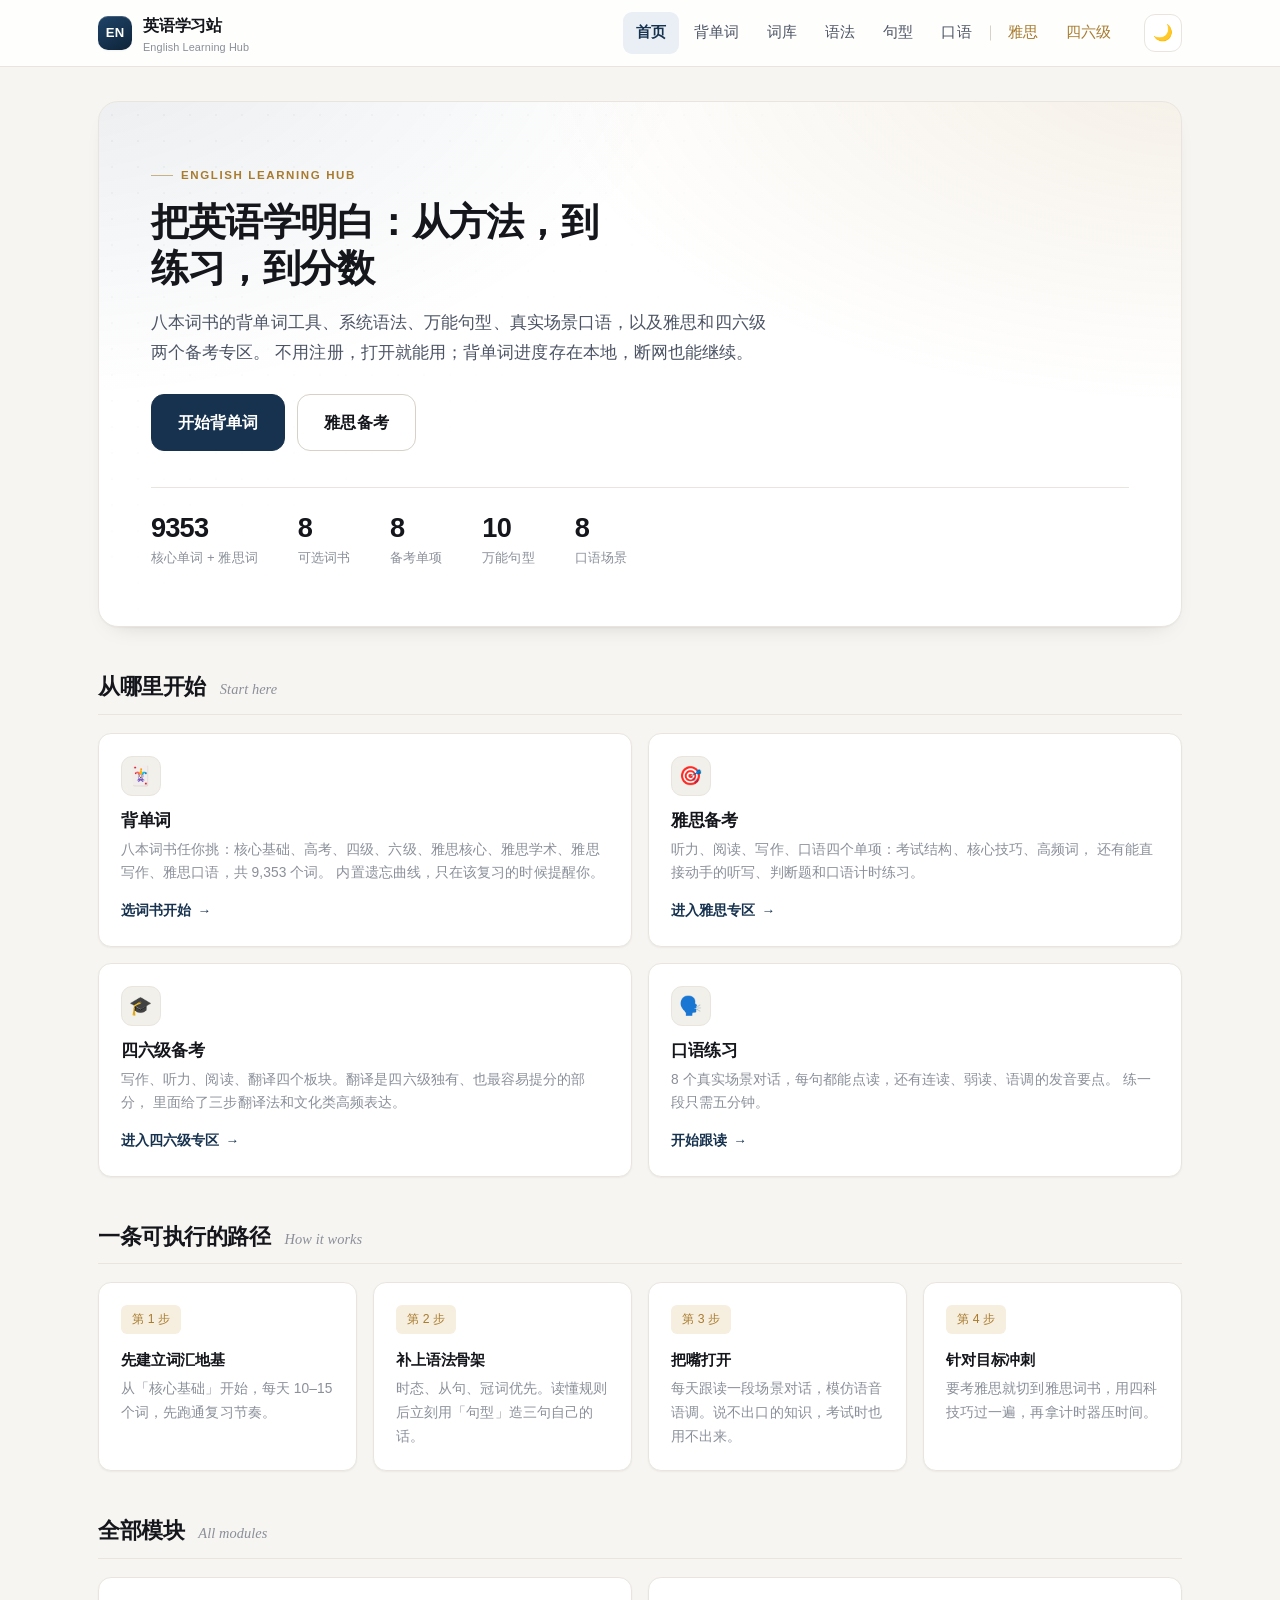
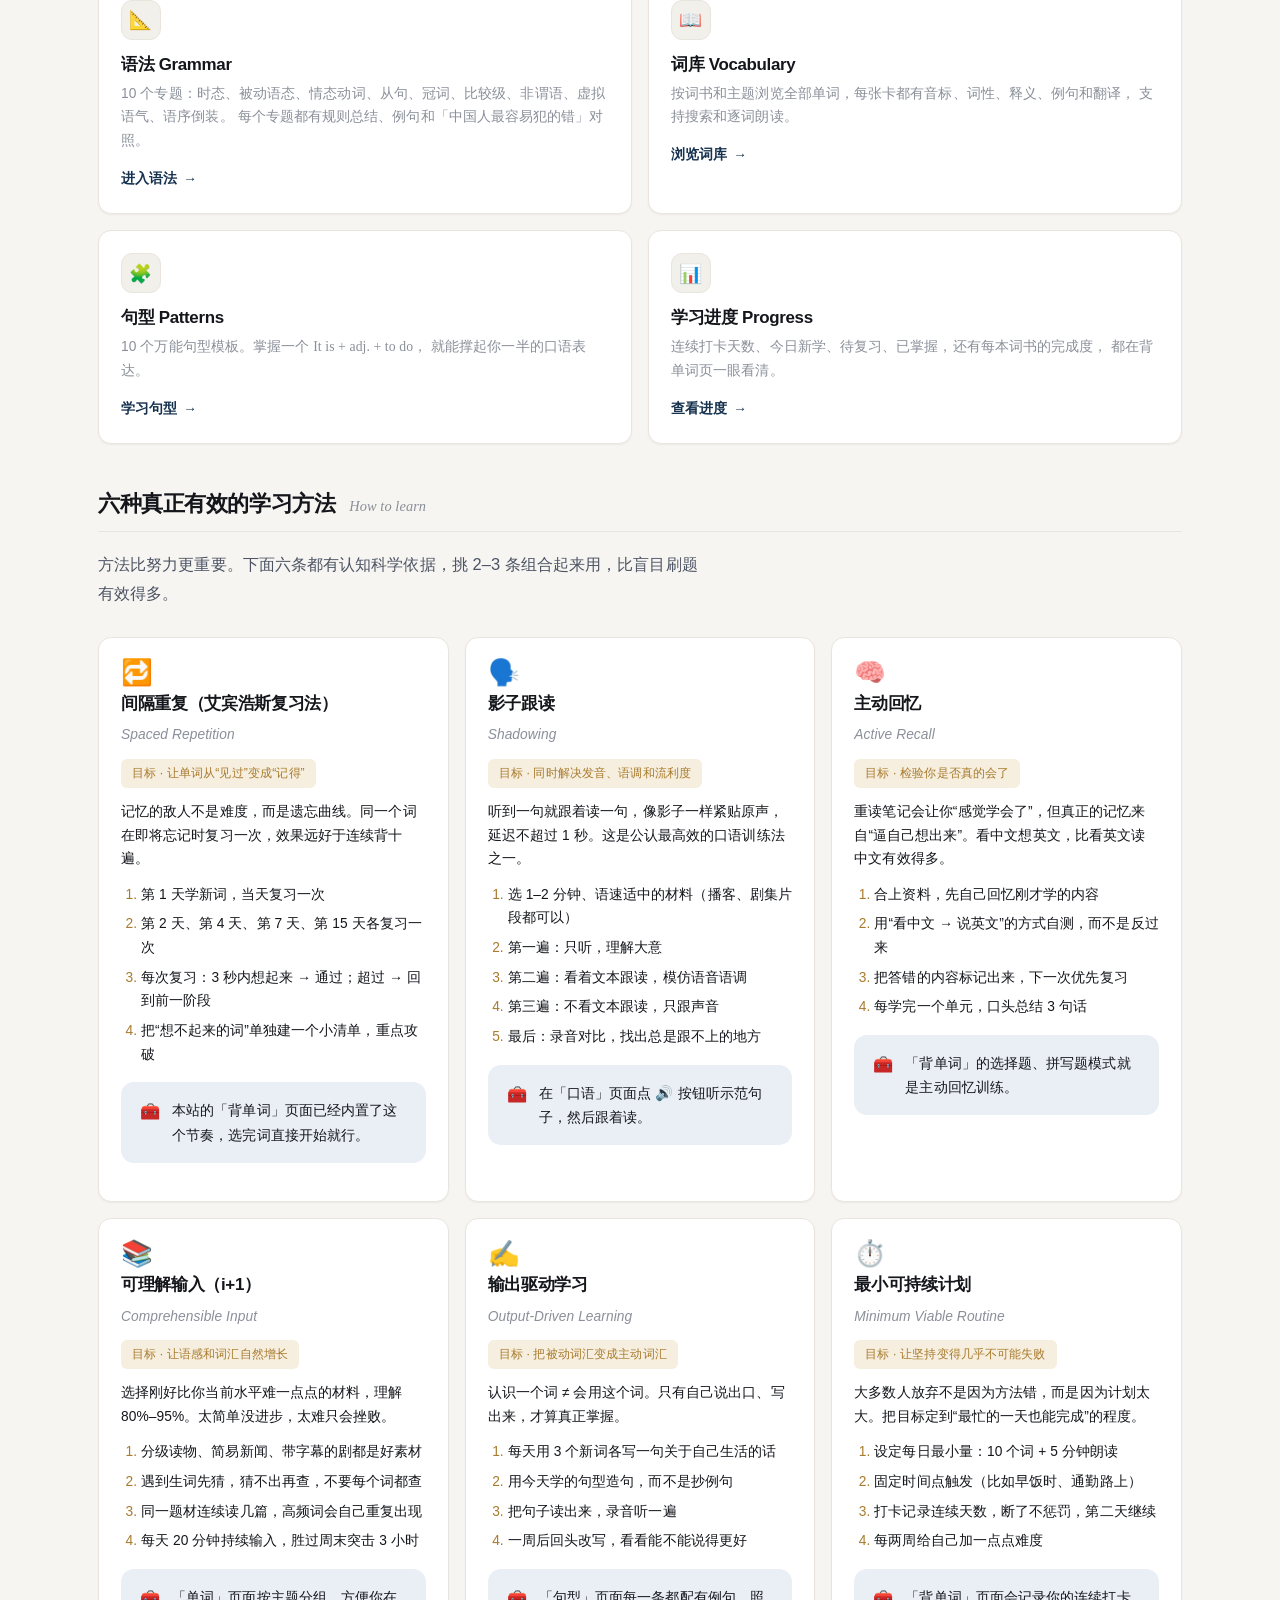
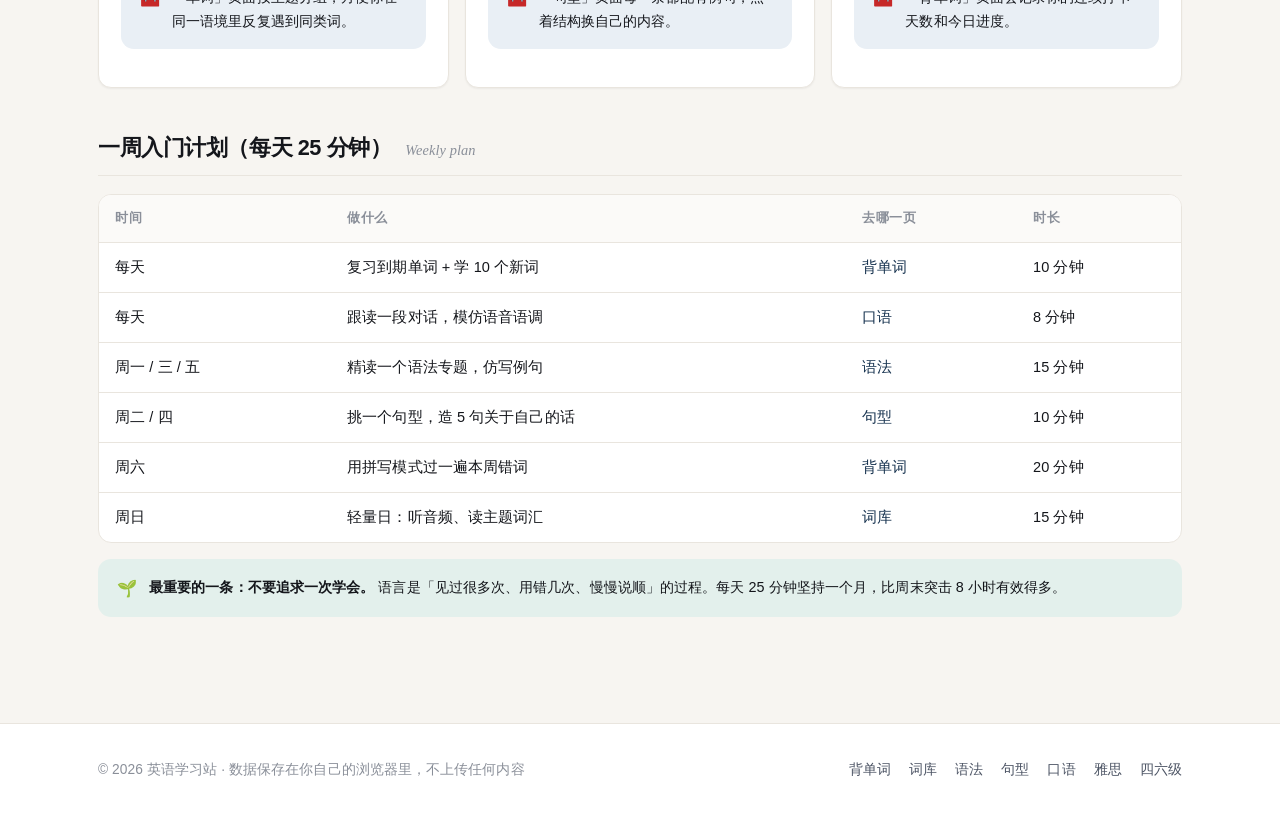
==== commit 7a24999e: "词库扩充至 9353 词条 + UI 优化 - 8 本词书按考试标签扩充：四级 4472 / 六级 6000 / 雅思 8000 / 高考 3084 - 新增 data-extra.js：2000 词" ====
--- a/index.html
+++ b/index.html
@@ -72,7 +72,7 @@
         <div class="mc-icon">🃏</div>
         <h3>背单词</h3>
         <p class="muted small mb-0">
-          八本词书任你挑：核心基础、高考、四级、六级、雅思核心、雅思学术、雅思写作、雅思口语，共 862 个词。
+          八本词书任你挑：核心基础、高考、四级、六级、雅思核心、雅思学术、雅思写作、雅思口语，共 <span class="stat-words-inline">—</span> 个词。
           内置遗忘曲线，只在该复习的时候提醒你。
         </p>
         <span class="mc-go">选词书开始</span>
@@ -236,6 +236,7 @@
 </footer>
 
 <script src="assets/js/data.js"></script>
+  <script src="assets/js/data-extra.js"></script>
 <script src="assets/js/app.js"></script>
 </body>
 </html>
--- a/assets/css/style.css
+++ b/assets/css/style.css
@@ -865,6 +865,8 @@
    -------------------------------------------------------------------------- */
 .word-card {
   position: relative;
+  display: flex;
+  flex-direction: column;
   background: var(--surface);
   border: 1px solid var(--line);
   border-radius: var(--r);
@@ -892,6 +894,8 @@
 .word-ex { font-size: .88rem; color: var(--text-soft); }
 .word-ex .en { display: block; }
 .word-ex .zh { display: block; color: var(--muted); font-size: .83rem; }
+/* 词卡内的标签贴底：让同一行里"有例句"和"无例句"的卡片底部对齐 */
+.word-card > .tags { margin-top: auto; }
 
 /* --------------------------------------------------------------------------
    15 · 词书选择器
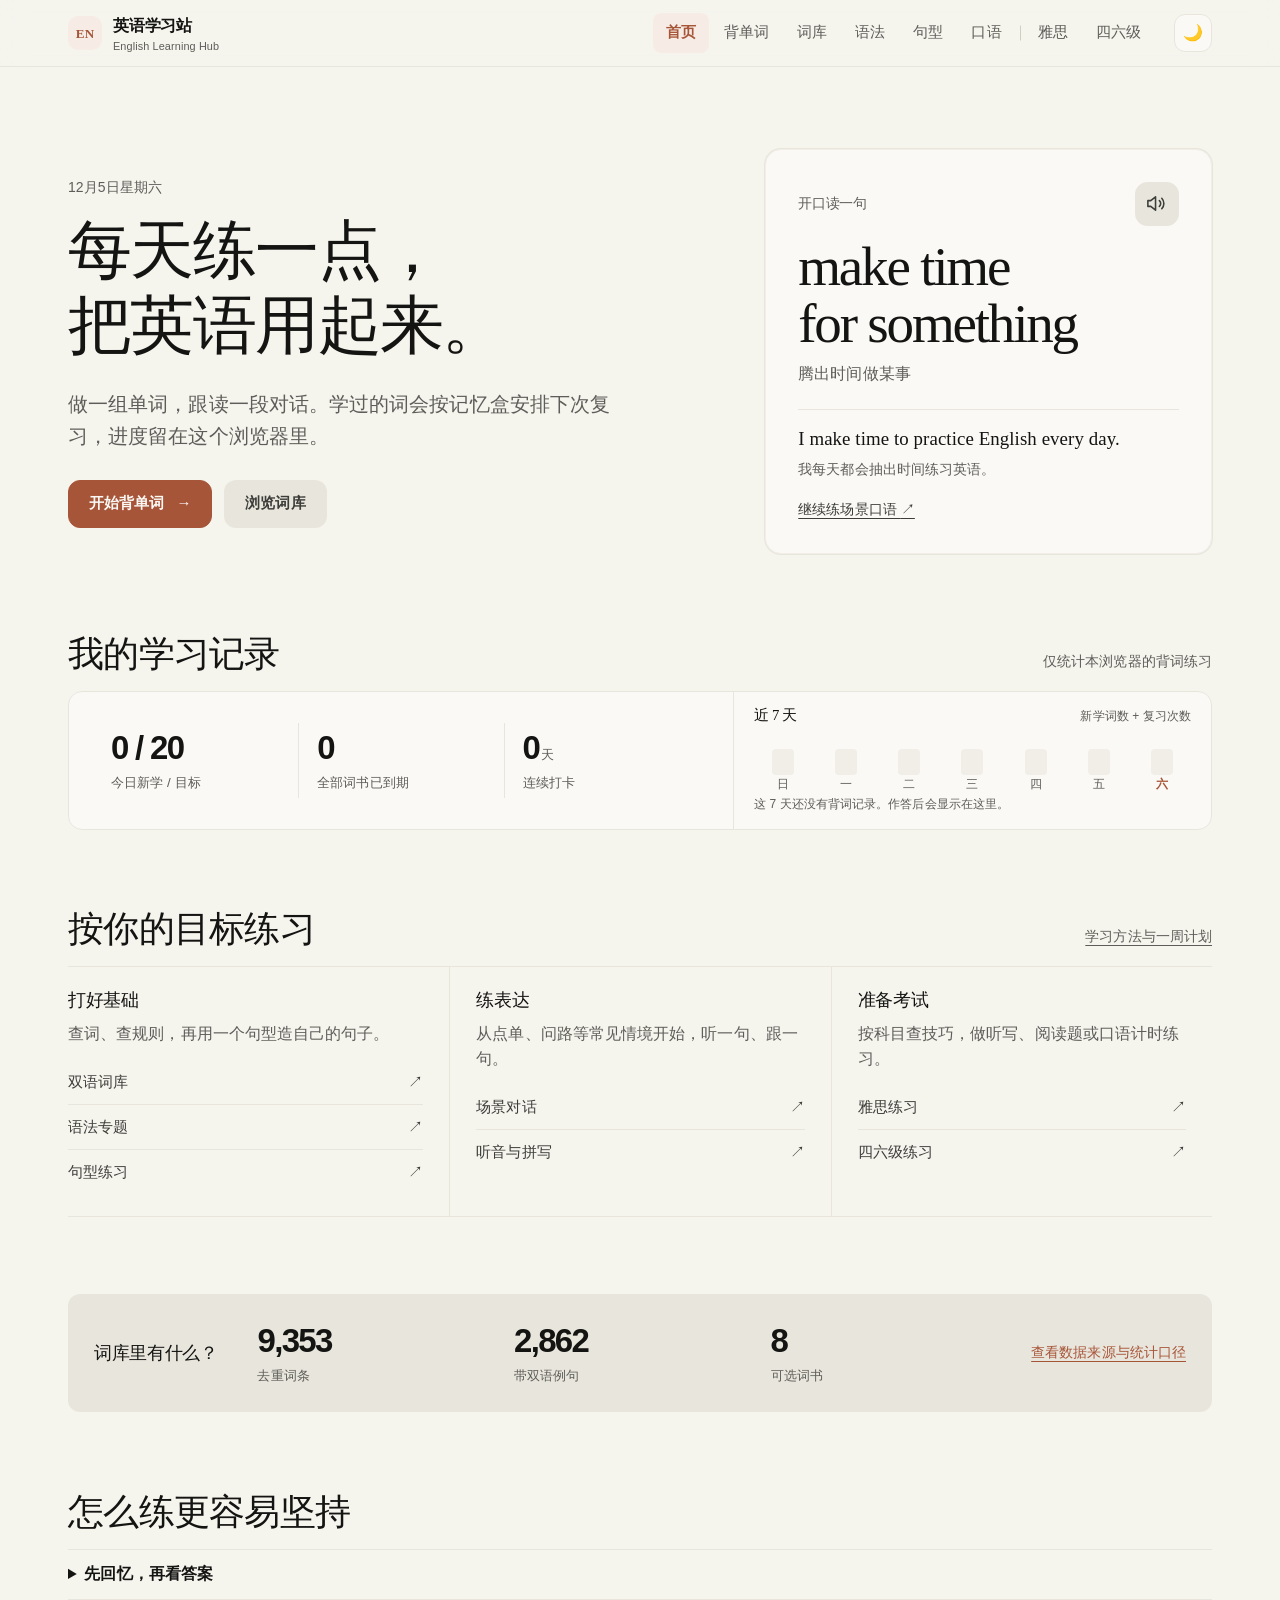
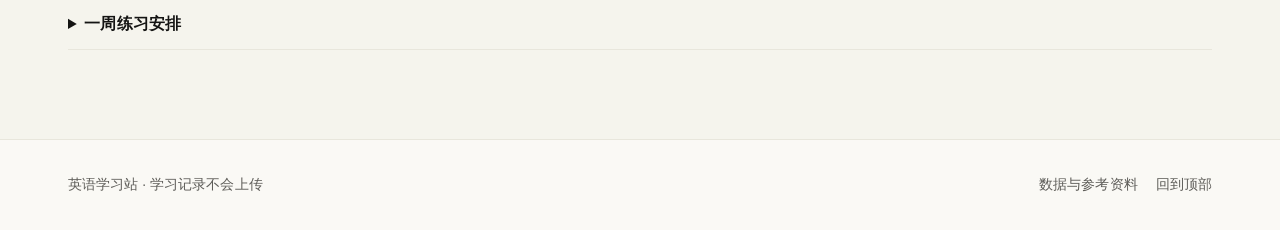
==== commit c8291cdc: "Redesign English learning site and improve study data" ====
--- a/index.html
+++ b/index.html
@@ -1,29 +1,28 @@
-<!DOCTYPE html>
+<!doctype html>
 <html lang="zh-CN">
 <head>
-<meta charset="UTF-8">
-<meta name="viewport" content="width=device-width, initial-scale=1, viewport-fit=cover">
-<meta name="format-detection" content="telephone=no,email=no,address=no">
-<meta name="theme-color" content="#16324F">
-<meta name="apple-mobile-web-app-capable" content="yes">
-<meta name="apple-mobile-web-app-title" content="英语学习站">
-<link rel="manifest" href="manifest.webmanifest">
-<link rel="apple-touch-icon" href="assets/icon-180.png">
-<title>英语学习站 · 语法、词汇、口语与雅思备考</title>
-<meta name="description" content="一个专注英语学习的网站：系统语法讲解、可选词书的背单词工具、万能句型、场景口语，以及雅思听说读写四科备考。">
-<link rel="icon" href="data:image/svg+xml,%3Csvg xmlns='http://www.w3.org/2000/svg' viewBox='0 0 64 64'%3E%3Crect width='64' height='64' rx='14' fill='%2316324F'/%3E%3Ctext x='32' y='44' font-size='30' font-family='Arial' font-weight='bold' fill='white' text-anchor='middle'%3EEN%3C/text%3E%3C/svg%3E">
-<link rel="stylesheet" href="assets/css/style.css">
+  <meta charset="utf-8">
+  <meta name="viewport" content="width=device-width, initial-scale=1, viewport-fit=cover">
+  <meta name="theme-color" content="#f5f4ed">
+  <meta name="description" content="不用注册，从一组单词、一段跟读开始。双语词库、语法、口语、雅思和四六级练习。">
+  <meta name="apple-mobile-web-app-title" content="英语学习站">
+  <link rel="manifest" href="manifest.webmanifest">
+  <link rel="icon" href="assets/icon.svg" type="image/svg+xml">
+  <link rel="apple-touch-icon" href="assets/icon-180.png">
+  <link rel="stylesheet" href="assets/css/style.css">
+  <link rel="stylesheet" href="assets/css/studio.css">
+  <title>英语学习站｜今日练习</title>
 </head>
 <body data-page="home">
-
+<a class="skip-link" href="#content">跳到内容</a>
 <header class="topbar" id="topbar">
   <div class="container topbar-inner">
     <a class="brand" href="index.html">
-      <span class="brand-mark">EN</span>
-      <span>英语学习站<small>English Learning Hub</small></span>
+      <span class="brand-mark" aria-hidden="true">EN</span>
+      <span>英语学习站<small lang="en">English Learning Hub</small></span>
     </a>
-    <nav class="nav" id="mainNav">
-      <a href="index.html" class="active">首页</a>
+    <nav class="nav" id="mainNav" aria-label="主导航">
+      <a href="index.html" class="active" aria-current="page">首页</a>
       <a href="memorize.html">背单词</a>
       <a href="vocabulary.html">词库</a>
       <a href="grammar.html">语法</a>
@@ -32,211 +31,118 @@
       <a href="ielts.html" class="nav-ielts nav-exam-start">雅思</a>
       <a href="cet.html" class="nav-ielts">四六级</a>
     </nav>
-    <button class="icon-btn nav-toggle" id="navToggle" aria-label="打开菜单" aria-expanded="false">☰</button>
-    <button class="icon-btn" id="themeBtn" aria-label="切换主题">🌙</button>
+    <button class="icon-btn nav-toggle" type="button" id="navToggle" aria-label="打开菜单" aria-controls="mainNav" aria-expanded="false">☰</button>
+    <button class="icon-btn" type="button" id="themeBtn" aria-label="切换主题">☾</button>
   </div>
 </header>
 
-<main>
+<main id="content" class="studio">
   <div class="container">
+    <section class="studio-hero" aria-labelledby="studio-title">
+      <div class="studio-intro">
+        <p class="studio-date"><time id="homeDate">今日自习</time></p>
+        <h1 id="studio-title">每天练一点，<br>把英语用起来。</h1>
+        <p class="studio-lead">做一组单词，跟读一段对话。学过的词会按记忆盒安排下次复习，进度留在这个浏览器里。</p>
+        <div class="studio-actions">
+          <a class="btn" id="homeStart" href="memorize.html">开始背单词 <span aria-hidden="true">→</span></a>
+          <a class="btn studio-link" href="vocabulary.html">浏览词库</a>
+        </div>
+      </div>
+      <aside class="studio-word" aria-labelledby="studio-word-label">
+        <div class="studio-word-top">
+          <h2 id="studio-word-label">开口读一句</h2>
+          <button class="studio-speak" type="button" data-speak="I make time to practice English every day." aria-label="朗读英文例句" title="朗读英文例句">
+            <svg aria-hidden="true" viewBox="0 0 24 24" fill="none" stroke="currentColor" stroke-width="1.65" stroke-linecap="round" stroke-linejoin="round"><path d="M11 5 6 9H3v6h3l5 4zM15 9a4 4 0 0 1 0 6m2.5-8.5a8 8 0 0 1 0 11"/></svg>
+          </button>
+        </div>
+        <p class="studio-phrase" lang="en">make time<br> for something</p>
+        <p class="studio-gloss">腾出时间做某事</p>
+        <div class="studio-example">
+          <p lang="en">I make time to practice English every day.</p>
+          <p>我每天都会抽出时间练习英语。</p>
+        </div>
+        <a href="speaking.html">继续练场景口语 <span aria-hidden="true">↗</span></a>
+      </aside>
+    </section>
 
-    <!-- ============ Hero ============ -->
-    <section class="hero">
-      <span class="eyebrow">English Learning Hub</span>
-      <h1>把英语学明白：从方法，到练习，到分数</h1>
-      <p class="lead">
-        八本词书的背单词工具、系统语法、万能句型、真实场景口语，以及雅思和四六级两个备考专区。
-        不用注册，打开就能用；背单词进度存在本地，断网也能继续。
-      </p>
-      <div class="hero-actions">
-        <a class="btn btn-lg" href="memorize.html">开始背单词</a>
-        <a class="btn btn-lg btn-ghost" href="ielts.html">雅思备考</a>
+    <section class="studio-section" aria-labelledby="progress-title">
+      <div class="studio-heading">
+        <h2 id="progress-title">我的学习记录</h2>
+        <p>仅统计本浏览器的背词练习</p>
       </div>
-      <div class="hero-stats">
-        <div class="hero-stat"><b id="statWords">—</b><span>核心单词 + 雅思词</span></div>
-        <div class="hero-stat"><b id="statBooks">—</b><span>可选词书</span></div>
-        <div class="hero-stat"><b id="statExams">—</b><span>备考单项</span></div>
-        <div class="hero-stat"><b id="statPatterns">—</b><span>万能句型</span></div>
-        <div class="hero-stat"><b id="statScenes">—</b><span>口语场景</span></div>
+      <div class="studio-log">
+        <dl class="studio-metrics">
+          <div><dt>今日新学 / 目标</dt><dd id="homeLearned">—</dd></div>
+          <div><dt>全部词书已到期</dt><dd id="homeDue">—</dd></div>
+          <div><dt>连续打卡</dt><dd><span id="homeStreak">—</span><small> 天</small></dd></div>
+        </dl>
+        <div class="studio-week">
+          <div class="studio-week-head"><h3>近 7 天</h3><span>新学词数 + 复习次数</span></div>
+          <ol class="studio-days" id="homeWeek"></ol>
+          <p id="homeWeekNote">作答后，记录会显示在这里。</p>
+        </div>
       </div>
     </section>
 
-    <!-- ============ 快速开始 ============ -->
-    <div class="section-title">
-      <h2>从哪里开始</h2>
-      <span class="en">Start here</span>
-    </div>
+    <section class="studio-section" aria-labelledby="paths-title">
+      <div class="studio-heading">
+        <h2 id="paths-title">按你的目标练习</h2>
+        <a href="#methods">学习方法与一周计划</a>
+      </div>
+      <div class="studio-paths">
+        <article>
+          <h3>打好基础</h3>
+          <p>查词、查规则，再用一个句型造自己的句子。</p>
+          <ul><li><a href="vocabulary.html">双语词库 <span aria-hidden="true">↗</span></a></li><li><a href="grammar.html">语法专题 <span aria-hidden="true">↗</span></a></li><li><a href="sentences.html">句型练习 <span aria-hidden="true">↗</span></a></li></ul>
+        </article>
+        <article>
+          <h3>练表达</h3>
+          <p>从点单、问路等常见情境开始，听一句、跟一句。</p>
+          <ul><li><a href="speaking.html">场景对话 <span aria-hidden="true">↗</span></a></li><li><a href="memorize.html">听音与拼写 <span aria-hidden="true">↗</span></a></li></ul>
+        </article>
+        <article>
+          <h3>准备考试</h3>
+          <p>按科目查技巧，做听写、阅读题或口语计时练习。</p>
+          <ul><li><a href="ielts.html">雅思练习 <span aria-hidden="true">↗</span></a></li><li><a href="cet.html">四六级练习 <span aria-hidden="true">↗</span></a></li></ul>
+        </article>
+      </div>
+    </section>
 
-    <div class="grid grid-2">
-      <a class="card module-card" href="memorize.html">
-        <div class="mc-icon">🃏</div>
-        <h3>背单词</h3>
-        <p class="muted small mb-0">
-          八本词书任你挑：核心基础、高考、四级、六级、雅思核心、雅思学术、雅思写作、雅思口语，共 <span class="stat-words-inline">—</span> 个词。
-          内置遗忘曲线，只在该复习的时候提醒你。
-        </p>
-        <span class="mc-go">选词书开始</span>
-      </a>
-      <a class="card module-card" href="ielts.html">
-        <div class="mc-icon">🎯</div>
-        <h3>雅思备考</h3>
-        <p class="muted small mb-0">
-          听力、阅读、写作、口语四个单项：考试结构、核心技巧、高频词，
-          还有能直接动手的听写、判断题和口语计时练习。
-        </p>
-        <span class="mc-go">进入雅思专区</span>
-      </a>
-      <a class="card module-card" href="cet.html">
-        <div class="mc-icon">🎓</div>
-        <h3>四六级备考</h3>
-        <p class="muted small mb-0">
-          写作、听力、阅读、翻译四个板块。翻译是四六级独有、也最容易提分的部分，
-          里面给了三步翻译法和文化类高频表达。
-        </p>
-        <span class="mc-go">进入四六级专区</span>
-      </a>
-      <a class="card module-card" href="speaking.html">
-        <div class="mc-icon">🗣️</div>
-        <h3>口语练习</h3>
-        <p class="muted small mb-0">
-          8 个真实场景对话，每句都能点读，还有连读、弱读、语调的发音要点。
-          练一段只需五分钟。
-        </p>
-        <span class="mc-go">开始跟读</span>
-      </a>
-    </div>
+    <section class="studio-section studio-inventory" aria-labelledby="catalog-title">
+      <h2 id="catalog-title">词库里有什么？</h2>
+      <dl>
+        <div><dt>去重词条</dt><dd id="statWords">—</dd></div>
+        <div><dt>带双语例句</dt><dd id="statExamples">—</dd></div>
+        <div><dt>可选词书</dt><dd id="statBooks">—</dd></div>
+      </dl>
+      <a href="sources.html">查看数据来源与统计口径</a>
+    </section>
 
-    <!-- ============ 学习路径 ============ -->
-    <div class="section-title">
-      <h2>一条可执行的路径</h2>
-      <span class="en">How it works</span>
-    </div>
-
-    <div class="grid grid-4">
-      <div class="card">
-        <div class="tag tag-brass mb-2">第 1 步</div>
-        <h4>先建立词汇地基</h4>
-        <p class="muted small mb-0">从「核心基础」开始，每天 10–15 个词，先跑通复习节奏。</p>
+    <section class="studio-section" id="methods" aria-labelledby="methods-title">
+      <div class="studio-heading"><h2 id="methods-title">怎么练更容易坚持</h2></div>
+      <div class="studio-methods">
+        <details>
+          <summary>先回忆，再看答案</summary>
+          <p>看到词先试着说出意思，再翻面核对。安排到期复习，把练习分散在不同天做。</p>
+          <a href="memorize.html">试试卡片记忆</a> · <a href="sources.html#research">查看研究出处</a>
+        </details>
+        <details>
+          <summary>一周练习安排</summary>
+          <p>每天用约 10 分钟背词，先复习到期词。周一、三、五挑一段跟读；周二、四用一个句型造两句；周末挑容易忘的词练拼写。不用一次做完。</p>
+        </details>
       </div>
-      <div class="card">
-        <div class="tag tag-brass mb-2">第 2 步</div>
-        <h4>补上语法骨架</h4>
-        <p class="muted small mb-0">时态、从句、冠词优先。读懂规则后立刻用「句型」造三句自己的话。</p>
-      </div>
-      <div class="card">
-        <div class="tag tag-brass mb-2">第 3 步</div>
-        <h4>把嘴打开</h4>
-        <p class="muted small mb-0">每天跟读一段场景对话，模仿语音语调。说不出口的知识，考试时也用不出来。</p>
-      </div>
-      <div class="card">
-        <div class="tag tag-brass mb-2">第 4 步</div>
-        <h4>针对目标冲刺</h4>
-        <p class="muted small mb-0">要考雅思就切到雅思词书，用四科技巧过一遍，再拿计时器压时间。</p>
-      </div>
-    </div>
-
-    <!-- ============ 全部模块 ============ -->
-    <div class="section-title">
-      <h2>全部模块</h2>
-      <span class="en">All modules</span>
-    </div>
-
-    <div class="grid grid-2">
-      <a class="card module-card" href="grammar.html">
-        <div class="mc-icon">📐</div>
-        <h3>语法 Grammar</h3>
-        <p class="muted small mb-0">
-          10 个专题：时态、被动语态、情态动词、从句、冠词、比较级、非谓语、虚拟语气、语序倒装。
-          每个专题都有规则总结、例句和「中国人最容易犯的错」对照。
-        </p>
-        <span class="mc-go">进入语法</span>
-      </a>
-      <a class="card module-card" href="vocabulary.html">
-        <div class="mc-icon">📖</div>
-        <h3>词库 Vocabulary</h3>
-        <p class="muted small mb-0">
-          按词书和主题浏览全部单词，每张卡都有音标、词性、释义、例句和翻译，
-          支持搜索和逐词朗读。
-        </p>
-        <span class="mc-go">浏览词库</span>
-      </a>
-      <a class="card module-card" href="sentences.html">
-        <div class="mc-icon">🧩</div>
-        <h3>句型 Patterns</h3>
-        <p class="muted small mb-0">
-          10 个万能句型模板。掌握一个 <span class="en">It is + adj. + to do</span>，
-          就能撑起你一半的口语表达。
-        </p>
-        <span class="mc-go">学习句型</span>
-      </a>
-      <a class="card module-card" href="memorize.html">
-        <div class="mc-icon">📊</div>
-        <h3>学习进度 Progress</h3>
-        <p class="muted small mb-0">
-          连续打卡天数、今日新学、待复习、已掌握，还有每本词书的完成度，
-          都在背单词页一眼看清。
-        </p>
-        <span class="mc-go">查看进度</span>
-      </a>
-    </div>
-
-    <!-- ============ 学习方法 ============ -->
-    <div class="section-title" id="methods">
-      <h2>六种真正有效的学习方法</h2>
-      <span class="en">How to learn</span>
-    </div>
-    <p class="lead mb-3">
-      方法比努力更重要。下面六条都有认知科学依据，挑 2–3 条组合起来用，比盲目刷题有效得多。
-    </p>
-    <div class="grid grid-3" id="methodList"></div>
-
-    <!-- ============ 一周计划 ============ -->
-    <div class="section-title">
-      <h2>一周入门计划（每天 25 分钟）</h2>
-      <span class="en">Weekly plan</span>
-    </div>
-    <div class="table-wrap">
-      <table>
-        <thead>
-          <tr><th>时间</th><th>做什么</th><th>去哪一页</th><th>时长</th></tr>
-        </thead>
-        <tbody>
-          <tr><td>每天</td><td>复习到期单词 + 学 10 个新词</td><td><a href="memorize.html">背单词</a></td><td>10 分钟</td></tr>
-          <tr><td>每天</td><td>跟读一段对话，模仿语音语调</td><td><a href="speaking.html">口语</a></td><td>8 分钟</td></tr>
-          <tr><td>周一 / 三 / 五</td><td>精读一个语法专题，仿写例句</td><td><a href="grammar.html">语法</a></td><td>15 分钟</td></tr>
-          <tr><td>周二 / 四</td><td>挑一个句型，造 5 句关于自己的话</td><td><a href="sentences.html">句型</a></td><td>10 分钟</td></tr>
-          <tr><td>周六</td><td>用拼写模式过一遍本周错词</td><td><a href="memorize.html">背单词</a></td><td>20 分钟</td></tr>
-          <tr><td>周日</td><td>轻量日：听音频、读主题词汇</td><td><a href="vocabulary.html">词库</a></td><td>15 分钟</td></tr>
-        </tbody>
-      </table>
-    </div>
-
-    <div class="notice notice-ok mt-3">
-      <span class="ico">🌱</span>
-      <span><b>最重要的一条：不要追求一次学会。</b>
-      语言是「见过很多次、用错几次、慢慢说顺」的过程。每天 25 分钟坚持一个月，比周末突击 8 小时有效得多。</span>
-    </div>
-
+    </section>
   </div>
 </main>
 
 <footer>
   <div class="container footer-inner">
-    <div>© 2026 英语学习站 · 数据保存在你自己的浏览器里，不上传任何内容</div>
-    <div class="footer-links">
-      <a href="memorize.html">背单词</a>
-      <a href="vocabulary.html">词库</a>
-      <a href="grammar.html">语法</a>
-      <a href="sentences.html">句型</a>
-      <a href="speaking.html">口语</a>
-      <a href="ielts.html">雅思</a>
-      <a href="cet.html">四六级</a>
-    </div>
+    <div>英语学习站 · 学习记录不会上传</div>
+    <div class="footer-links"><a href="sources.html">数据与参考资料</a><a href="#topbar">回到顶部</a></div>
   </div>
 </footer>
-
-<script src="assets/js/data.js"></script>
-  <script src="assets/js/data-extra.js"></script>
-<script src="assets/js/app.js"></script>
+<script src="assets/js/catalog-overview.js" defer></script>
+<script src="assets/js/study-stats.js" defer></script>
+<script src="assets/js/app.js" defer></script>
 </body>
 </html>
--- a/assets/css/style.css
+++ b/assets/css/style.css
@@ -1,6 +1,6 @@
 /* ==========================================================================
    EnglishHub · 英语学习站
-   设计系统 v2 — 「墨与铜」：纸感底色 + 深墨蓝主色 + 黄铜点缀
+   共用视觉：暖白纸底、炭黑墨色、陶土点缀
    ========================================================================== */
 
 /* --------------------------------------------------------------------------
@@ -10,30 +10,44 @@
   color-scheme: light;
 
   /* 底色：带一点暖调的纸感，而不是纯白 / 纯灰 */
-  --bg:        #F7F5F1;
-  --bg-2:      #EFECE5;
-  --surface:   #FFFFFF;
-  --surface-2: #FBFAF8;
-  --surface-3: #F2F0EA;
+  /* Open Design: design-systems/claude/tokens.css (0725880). */
+  --fg: #141413;
+  --fg-2: #3d3d3a;
+  --accent: #c96442;
+  --surface-warm: #e8e6dc;
+  --border: #f0eee6;
+  --border-soft: #e8e6dc;
+  --radius-sm: 8px;
+  --radius-md: 12px;
+  --radius-lg: 16px;
+  --leading-body: 1.6;
+  --text-4xl: 64px;
+  --elev-ring: 0 0 0 1px var(--border-soft);
+
+  --bg:        #f5f4ed;
+  --bg-2:      var(--surface-warm);
+  --surface:   #faf9f5;
+  --surface-2: var(--bg);
+  --surface-3: var(--border);
 
   /* 文字 */
-  --ink:       #14161B;
-  --text:      #14161B;
-  --text-soft: #4C5464;
-  --muted:     #8A8F99;
+  --ink:       var(--fg);
+  --text:      var(--fg);
+  --text-soft: var(--muted);
+  --muted:     #5e5d59;
 
   /* 分隔线：极细、低对比，靠留白分区而不是靠框线 */
-  --line:        #E9E5DE;
-  --line-strong: #D7D2C7;
-
-  /* 主色：深墨蓝。点缀色：黄铜 */
-  --primary:      #16324F;
-  --primary-hi:   #1F4368;
-  --primary-soft: #E9EFF5;
-  --on-primary:   #FFFFFF;
-
-  --brass:       #A87B2E;
-  --brass-soft:  #F6EEDE;
+  --line:        var(--border-soft);
+  --line-strong: #d1cfc5;
+
+  /* 品牌陶土色微调深度，确保小字号浅色按钮文字有足够对比。 */
+  --primary:      color-mix(in srgb, var(--accent) 81%, var(--fg));
+  --primary-hi:   color-mix(in srgb, var(--accent) 70%, var(--fg));
+  --primary-soft: color-mix(in srgb, var(--accent) 9%, var(--surface));
+  --on-primary:   #faf9f5;
+
+  --brass:       var(--fg-2);
+  --brass-soft:  var(--surface-warm);
   --good:        #16705A;
   --good-soft:   #E3F0EC;
   --warn:        #96690F;
@@ -43,15 +57,15 @@
 
   /* 圆角：整体偏小，显得克制 */
   --r-xs: 6px;
-  --r-sm: 9px;
-  --r:    13px;
-  --r-lg: 20px;
+  --r-sm: var(--radius-sm);
+  --r:    var(--radius-md);
+  --r-lg: var(--radius-lg);
   --r-pill: 999px;
 
   /* 阴影：非常轻，靠层次而不是靠黑影 */
-  --shadow-1: 0 1px 2px rgba(20, 22, 27, .05);
-  --shadow-2: 0 1px 2px rgba(20, 22, 27, .04), 0 10px 26px -18px rgba(20, 22, 27, .28);
-  --shadow-3: 0 2px 6px rgba(20, 22, 27, .05), 0 28px 56px -28px rgba(20, 22, 27, .34);
+  --shadow-1: 0 1px 2px rgba(20, 20, 19, .04);
+  --shadow-2: var(--elev-ring);
+  --shadow-3: 0 4px 24px rgba(20, 20, 19, .05);
 
   /* 动效 */
   --ease: cubic-bezier(.22, .61, .36, 1);
@@ -61,38 +75,34 @@
   /* 字体 */
   --font-sans: "Segoe UI Variable Text", "Segoe UI", -apple-system, BlinkMacSystemFont,
                "PingFang SC", "Hiragino Sans GB", "Microsoft YaHei", "Noto Sans SC", sans-serif;
-  --font-display: "Segoe UI Variable Display", "Segoe UI", -apple-system, BlinkMacSystemFont,
-               "PingFang SC", "Microsoft YaHei", sans-serif;
-  --font-serif: "Iowan Old Style", "Palatino Linotype", Palatino, Georgia, "Songti SC", serif;
+  --font-display: var(--font-serif);
+  --font-serif: "Anthropic Serif", Georgia, "Songti SC", "Noto Serif CJK SC", "Source Han Serif SC", "STSong", "SimSun", serif;
   --font-mono: ui-monospace, "SFMono-Regular", "Cascadia Mono", Consolas, monospace;
 
-  --maxw: 1140px;
+  --maxw: 1200px;
 }
 
 [data-theme="dark"] {
   color-scheme: dark;
 
-  --bg:        #101216;
-  --bg-2:      #14171C;
-  --surface:   #181B21;
-  --surface-2: #1D2129;
-  --surface-3: #232832;
-
-  --ink:       #EDEFF3;
-  --text:      #EDEFF3;
-  --text-soft: #AEB6C4;
-  --muted:     #828A98;
-
-  --line:        #272C35;
-  --line-strong: #39404C;
-
-  --primary:      #9CBEE2;
-  --primary-hi:   #B6D0EC;
-  --primary-soft: #1A2330;
-  --on-primary:   #101216;
-
-  --brass:       #D6AC63;
-  --brass-soft:  #2A2317;
+  --fg: #faf9f5;
+  --fg-2: #dbd9d0;
+  --accent: #d97757;
+  --surface-warm: #30302e;
+  --border: #30302e;
+  --border-soft: #42423e;
+
+  --bg:        #141413;
+  --surface:   #242423;
+  --surface-2: #292928;
+
+  --muted:     #b0aea5;
+  --line-strong: #62625c;
+
+  --primary:      color-mix(in srgb, var(--accent) 78%, var(--fg));
+  --primary-hi:   color-mix(in srgb, var(--accent) 66%, var(--fg));
+  --on-primary:   #141413;
+
   --good:        #4DBE9A;
   --good-soft:   #14261F;
   --warn:        #D6AC63;
@@ -120,7 +130,7 @@
   margin: 0;
   font-family: var(--font-sans);
   font-size: 15.5px;
-  line-height: 1.72;
+  line-height: var(--leading-body);
   background: var(--bg);
   color: var(--text);
   letter-spacing: .005em;
@@ -148,6 +158,9 @@
 .mono { font-family: var(--font-mono); }
 .muted { color: var(--muted); }
 .small { font-size: .86rem; }
+.examples-toggle { display: flex; align-items: center; gap: 8px; width: fit-content; margin: 10px 0 17px; min-height: 36px; cursor: pointer; }
+.examples-toggle input { accent-color: var(--primary); width: 18px; height: 18px; margin: 0; }
+.source-copy a { text-decoration: underline; text-underline-offset: 3px; }
 .center { text-align: center; }
 .hide { display: none !important; }
 .spacer { flex: 1; }
@@ -161,7 +174,7 @@
   letter-spacing: -.02em;
   line-height: 1.28;
   margin: 0 0 .5em;
-  font-weight: 600;
+  font-weight: 500;
 }
 
 h1 { font-size: clamp(1.75rem, 1.25rem + 1.7vw, 2.4rem); line-height: 1.2; }
@@ -248,9 +261,9 @@
   position: sticky;
   top: 0;
   z-index: 60;
-  background: color-mix(in srgb, var(--surface) 86%, transparent);
-  backdrop-filter: saturate(160%) blur(16px);
-  -webkit-backdrop-filter: saturate(160%) blur(16px);
+  background: color-mix(in srgb, var(--bg) 92%, transparent);
+  backdrop-filter: blur(12px);
+  -webkit-backdrop-filter: blur(12px);
   border-bottom: 1px solid var(--line);
 }
 
@@ -283,13 +296,8 @@
   font-size: .82rem;
   font-weight: 700;
   letter-spacing: .01em;
-  color: #fff;
-  background: linear-gradient(150deg, #1F4368, #16324F 55%, #0E2337);
-  box-shadow: inset 0 1px 0 rgba(255,255,255,.18), var(--shadow-1);
-}
-[data-theme="dark"] .brand-mark {
-  background: linear-gradient(150deg, #C9A25F, #A87B2E 60%, #7E5A1F);
-  color: #14161B;
+  color: var(--primary);
+  background: var(--primary-soft);
 }
 
 .brand small {
@@ -330,10 +338,6 @@
   font-weight: 600;
   background: var(--primary-soft);
 }
-/* 雅思入口用黄铜色区分；不加装饰性圆点，窄屏上会像渲染瑕疵 */
-.nav a.nav-ielts:not(.active) { color: var(--brass); }
-.nav a.nav-ielts:not(.active):hover { color: var(--brass); background: var(--brass-soft); }
-
 /* 备考类入口与前面隔开一点点 */
 .nav a.nav-exam-start { margin-left: 8px; }
 .nav a.nav-exam-start::before {
@@ -398,8 +402,6 @@
   background: var(--primary-hi);
   border-color: var(--primary-hi);
   text-decoration: none;
-  box-shadow: var(--shadow-2);
-  transform: translateY(-1px);
 }
 .btn:active { transform: translateY(0) scale(.985); box-shadow: var(--shadow-1); }
 
@@ -623,28 +625,7 @@
   padding: 56px 52px;
   margin-bottom: 34px;
   box-shadow: var(--shadow-2);
-  background:
-    radial-gradient(120% 130% at 102% -10%, rgba(168,123,46,.12), transparent 52%),
-    radial-gradient(110% 130% at -6% -16%, rgba(22,50,79,.10), transparent 56%),
-    var(--surface);
-}
-[data-theme="dark"] .hero {
-  background:
-    radial-gradient(120% 130% at 102% -10%, rgba(214,172,99,.10), transparent 52%),
-    radial-gradient(110% 130% at -6% -16%, rgba(156,190,226,.10), transparent 56%),
-    var(--surface);
-}
-.hero::after {
-  content: "";
-  position: absolute;
-  inset: 0;
-  background-image: radial-gradient(currentColor .8px, transparent .8px);
-  background-size: 26px 26px;
-  color: var(--ink);
-  opacity: .032;
-  -webkit-mask-image: linear-gradient(150deg, #000, transparent 52%);
-  mask-image: linear-gradient(150deg, #000, transparent 52%);
-  pointer-events: none;
+  background: var(--surface);
 }
 .hero > * { position: relative; z-index: 1; }
 .hero h1 { max-width: 22ch; margin-bottom: 16px; }
@@ -1047,7 +1028,7 @@
   display: block;
   height: 100%;
   border-radius: var(--r-pill);
-  background: linear-gradient(90deg, var(--primary), color-mix(in srgb, var(--primary) 55%, var(--brass)));
+  background: var(--primary);
   transition: width var(--dur-slow) var(--ease);
 }
 
@@ -1306,9 +1287,7 @@
   padding: 26px 28px;
   border-radius: var(--r-lg);
   border: 1px solid var(--line);
-  background:
-    radial-gradient(110% 140% at 100% 0%, rgba(168,123,46,.14), transparent 55%),
-    var(--surface);
+  background: var(--surface);
   box-shadow: var(--shadow-2);
   margin-bottom: 26px;
 }
@@ -1636,16 +1615,9 @@
   padding: 28px 30px;
   border-radius: var(--r-lg);
   border: 1px solid var(--line);
-  background:
-    radial-gradient(110% 130% at 100% 0%, rgba(168,123,46,.13), transparent 55%),
-    var(--surface);
+  background: var(--surface);
   box-shadow: var(--shadow-2);
   margin-bottom: 18px;
-}
-[data-theme="dark"] .today-card {
-  background:
-    radial-gradient(110% 130% at 100% 0%, rgba(214,172,99,.11), transparent 55%),
-    var(--surface);
 }
 .today-card .tc-body { flex: 1 1 260px; min-width: 220px; }
 .today-card .tc-cta { flex: 0 0 auto; }
@@ -1682,7 +1654,7 @@
   display: block;
   height: 100%;
   border-radius: 999px;
-  background: linear-gradient(90deg, var(--brass), color-mix(in srgb, var(--brass) 55%, var(--primary)));
+  background: var(--primary);
   transition: width .6s var(--ease);
 }
 .tc-xp { font-size: .78rem; color: var(--muted); margin-top: 7px; font-variant-numeric: tabular-nums; }
--- a/assets/css/studio.css
+++ b/assets/css/studio.css
@@ -0,0 +1,80 @@
+/* 一张双语自习单：共用暖色主题，例句卡用纸张层次与衬线字突出。 */
+.skip-link { position: fixed; inset: 8px auto auto 8px; z-index: 100; padding: 10px 16px; background: var(--surface); transform: translateY(-150%); }
+.skip-link:focus { transform: translateY(0); }
+.studio { padding-top: clamp(36px, 6.4vw, 96px); padding-bottom: clamp(42px, 7vw, 96px); }
+.studio-hero { display: grid; grid-template-columns: minmax(0, 1.2fr) minmax(0, .85fr); gap: clamp(28px, 5.2vw, 72px); align-items: center; }
+.studio-date { color: var(--muted); font-size: .875rem; }
+.studio-intro h1 { margin: 16px 0 24px; font-size: clamp(2.15rem, 5.05vw, var(--text-4xl)); line-height: 1.17; letter-spacing: -.025em; }
+.studio-lead { max-width: 28em; color: var(--text-soft); font-size: clamp(1rem, 1.65vw, 1.25rem); }
+.studio-actions { display: flex; flex-wrap: wrap; align-items: center; gap: 12px; margin-top: 28px; }
+.studio-actions .btn { min-height: 48px; gap: 12px; border-radius: var(--radius-md); }
+.studio-actions .studio-link { color: var(--fg-2); border-color: transparent; background: var(--surface-warm); }
+.studio-actions .studio-link:hover { box-shadow: var(--elev-ring); border-color: var(--line-strong); }
+.studio-word { background: var(--surface); color: var(--ink); border: 1px solid var(--border); border-radius: var(--radius-lg); padding: clamp(24px, 3vw, 32px); box-shadow: var(--elev-ring); }
+.studio-word-top { display: flex; align-items: center; justify-content: space-between; gap: 10px; }
+.studio-word h2 { font: 500 .875rem/1.4 var(--font-sans); color: var(--muted); margin: 0; }
+.studio-speak { width: 44px; height: 44px; display: grid; place-items: center; border-radius: var(--radius-md); border: 1px solid var(--line); background: var(--surface-warm); color: var(--fg-2); cursor: pointer; }
+.studio-speak svg { width: 23px; height: 23px; }
+.studio-speak:hover, .studio-speak.speaking { background: var(--surface-3); border-color: var(--line-strong); }
+.studio-phrase { font-family: var(--font-serif); font-size: clamp(2.05rem, 4.3vw, 3.6rem); letter-spacing: -.04em; line-height: 1.03; margin: 13px 0 10px; }
+.studio-gloss { margin-bottom: 22px; color: var(--text-soft); }
+.studio-example { border-top: 1px solid var(--line); padding-top: 16px; margin-bottom: 16px; }
+.studio-example p { margin: 0 0 5px; }
+.studio-example p:first-child { font-family: var(--font-serif); font-size: 1.18rem; line-height: 1.4; }
+.studio-example p + p { font-size: .9rem; color: var(--muted); }
+.studio-word a { color: var(--fg-2); font-size: .88rem; text-decoration: underline; text-underline-offset: 4px; }
+.studio-section { margin-top: clamp(42px, 6vw, 88px); scroll-margin-top: 95px; }
+.studio-heading { display: flex; align-items: baseline; justify-content: space-between; gap: 6px 16px; flex-wrap: wrap; margin-bottom: 14px; }
+.studio-heading h2, .studio-inventory h2 { margin: 0; font-size: clamp(1.5rem, 3vw, 2.25rem); }
+.studio-heading p, .studio-heading a { margin: 0; color: var(--muted); font-size: .87rem; }
+.studio-heading a { text-decoration: underline; text-underline-offset: 4px; }
+.studio-log { display: grid; grid-template-columns: minmax(0, 1.25fr) minmax(0, .9fr); border: 1px solid var(--line); border-radius: 14px; background: var(--surface); }
+.studio-metrics, .studio-inventory dl { display: grid; grid-template-columns: repeat(3, minmax(0, 1fr)); margin: 0; align-content: center; }
+.studio-metrics { padding: 19px clamp(11px, 2vw, 24px); }
+.studio-metrics div, .studio-inventory dl div { display: flex; flex-direction: column-reverse; gap: 4px; padding: 4px clamp(7px, 1.4vw, 18px); }
+.studio-metrics div + div { border-inline-start: 1px solid var(--line); }
+.studio-metrics dt, .studio-inventory dt { color: var(--muted); font-size: .84rem; }
+.studio-metrics dd, .studio-inventory dd { margin: 0; font-variant-numeric: tabular-nums; font-weight: 650; font-size: clamp(1.13rem, 2.75vw, 2.06rem); line-height: 1.25; letter-spacing: -.05em; }
+.studio-metrics dd small { color: var(--muted); font-size: .83rem; font-weight: 400; }
+.studio-week { border-inline-start: 1px solid var(--line); padding: 14px 20px; }
+.studio-week-head { display: flex; align-items: baseline; justify-content: space-between; gap: 8px; }
+.studio-week-head h3 { font-size: .92rem; margin: 0; white-space: nowrap; }
+.studio-week-head span, .studio-week p { font-size: .75rem; color: var(--muted); }
+.studio-days { display: grid; grid-template-columns: repeat(7, minmax(0, 1fr)); gap: 5px; margin: 8px 0 3px; padding: 0; list-style: none; }
+.studio-days li { display: grid; grid-template-rows: 15px 26px 17px; justify-items: center; font-variant-numeric: tabular-nums; }
+.studio-days .week-count { font-size: .64rem; line-height: 15px; color: var(--muted); }
+.studio-days .week-bar { position: relative; width: min(100%, 22px); background: var(--surface-3); border-radius: 4px; overflow: hidden; }
+.studio-days .week-bar i { position: absolute; inset: auto 0 0; background: var(--accent); border-radius: 3px; }
+.studio-days .week-day { font-size: .75rem; color: var(--muted); }
+.studio-days li:last-child .week-day { color: var(--primary); font-weight: 700; }
+.studio-week p { margin: 3px 0 0; }
+.studio-paths { display: grid; grid-template-columns: repeat(3, minmax(0, 1fr)); border-block: 1px solid var(--line); }
+.studio-paths article { padding: 22px clamp(12px, 2.1vw, 26px); }
+.studio-paths article + article { border-inline-start: 1px solid var(--line); }
+.studio-paths article:first-child { padding-inline-start: 0; }
+.studio-paths h3 { font-size: 1.14rem; }
+.studio-paths p { color: var(--text-soft); }
+.studio-paths ul { margin: 0; padding: 0; list-style: none; }
+.studio-paths li + li { border-top: 1px solid var(--line); }
+.studio-paths a { display: flex; justify-content: space-between; align-items: center; min-height: 44px; gap: 8px; padding: 8px 0; color: var(--fg-2); font-size: .94rem; font-weight: 500; }
+.studio-inventory { display: grid; grid-template-columns: auto minmax(0, 1fr) auto; align-items: center; gap: 22px; padding: 22px 26px; border-radius: 12px; background: var(--bg-2); }
+.studio-inventory h2 { font-size: 1.1rem; }
+.studio-inventory a { font-size: .86rem; text-decoration: underline; text-underline-offset: 4px; }
+.studio-methods details { border-top: 1px solid var(--line); padding-bottom: 12px; }
+.studio-methods details:last-child { border-bottom: 1px solid var(--line); }
+.studio-methods summary { cursor: pointer; padding: 12px 0 0; font-weight: 650; }
+.studio-methods p { max-width: 40em; margin: .45em 0; color: var(--text-soft); }
+@media (max-width: 720px) {
+  .studio-hero, .studio-log, .studio-inventory { grid-template-columns: minmax(0, 1fr); }
+  .studio-word { max-width: 520px; }
+  .studio-week { border-inline-start: 0; border-top: 1px solid var(--line); padding-inline: 16px; }
+  .studio-inventory { gap: 11px; padding: 17px; }
+  .studio-inventory dl div { padding-inline-start: 0; }
+}
+@media (max-width: 470px) {
+  .studio-paths { grid-template-columns: minmax(0, 1fr); }
+  .studio-paths article { padding: 14px 0; }
+  .studio-paths article + article { border-inline-start: 0; border-top: 1px solid var(--line); }
+  .studio-metrics div { padding-inline: 6px; }
+  .studio-metrics dt { font-size: .73rem; }
+}
